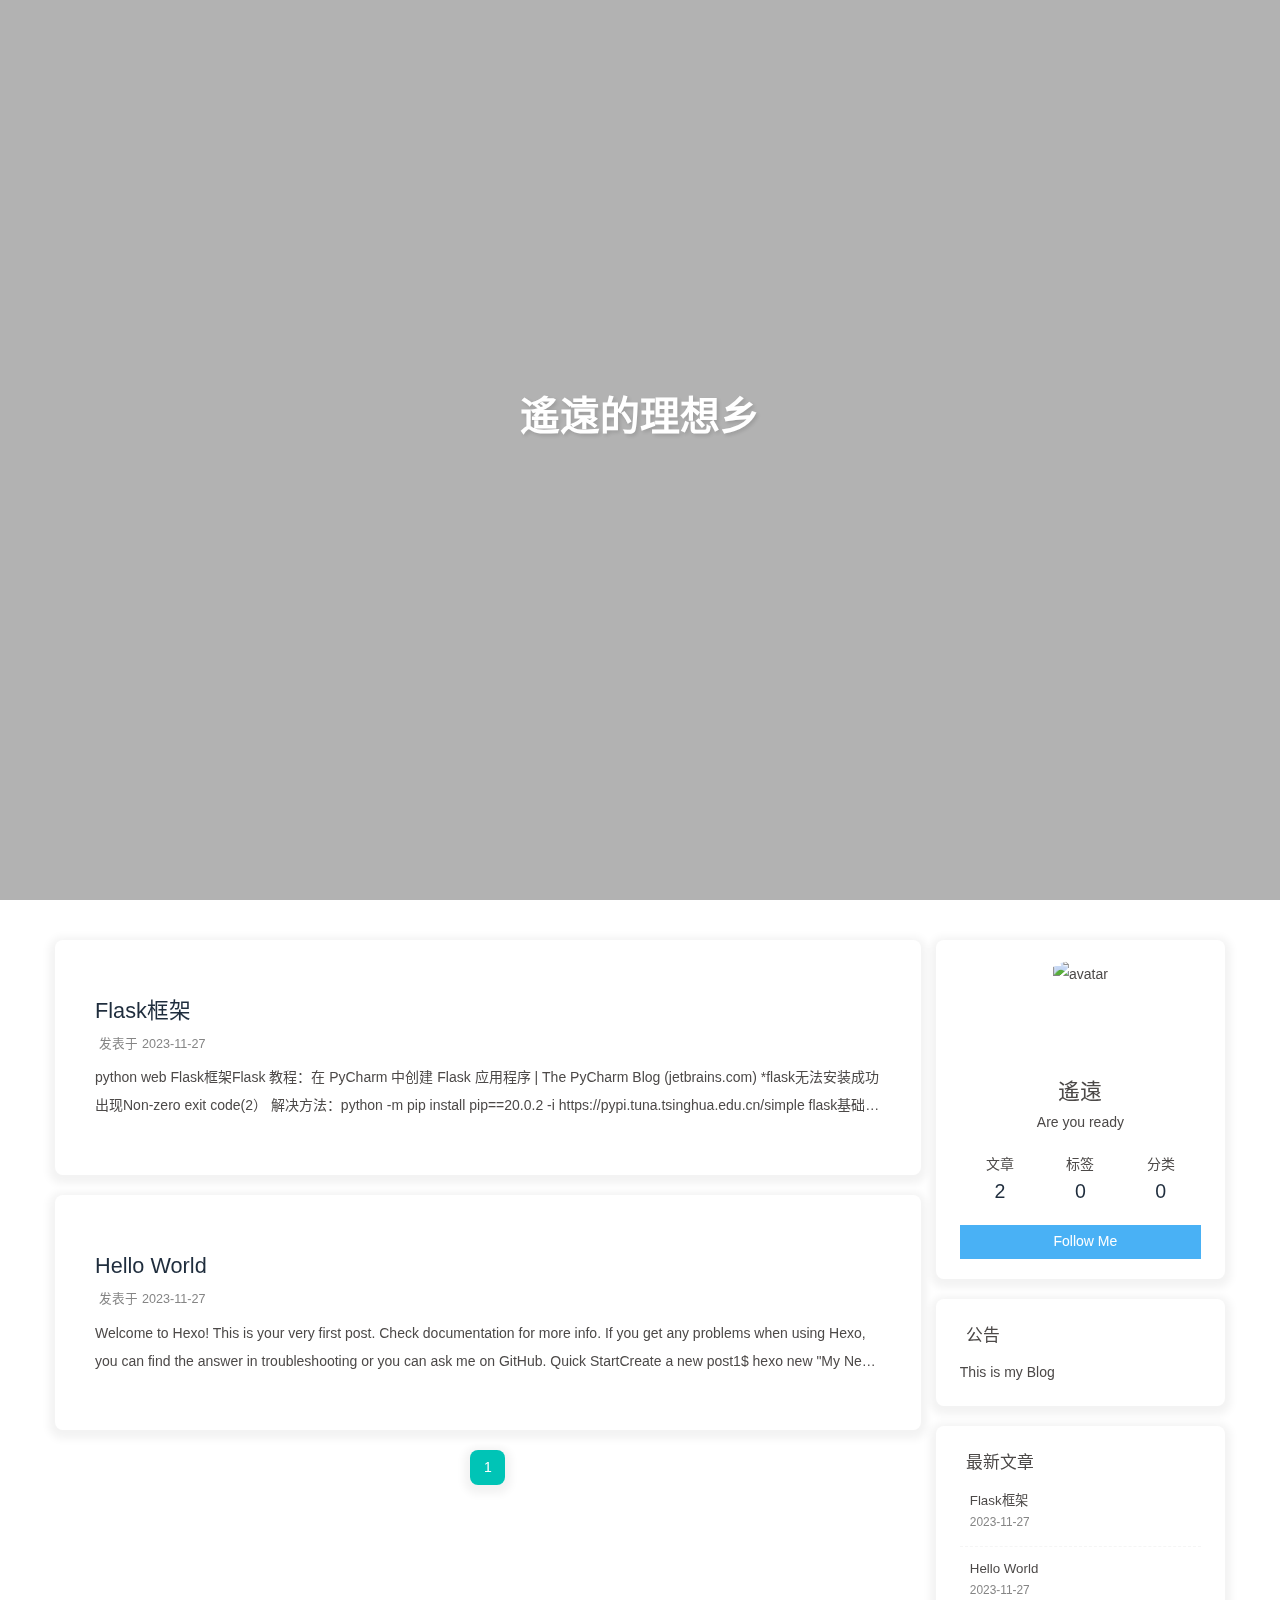
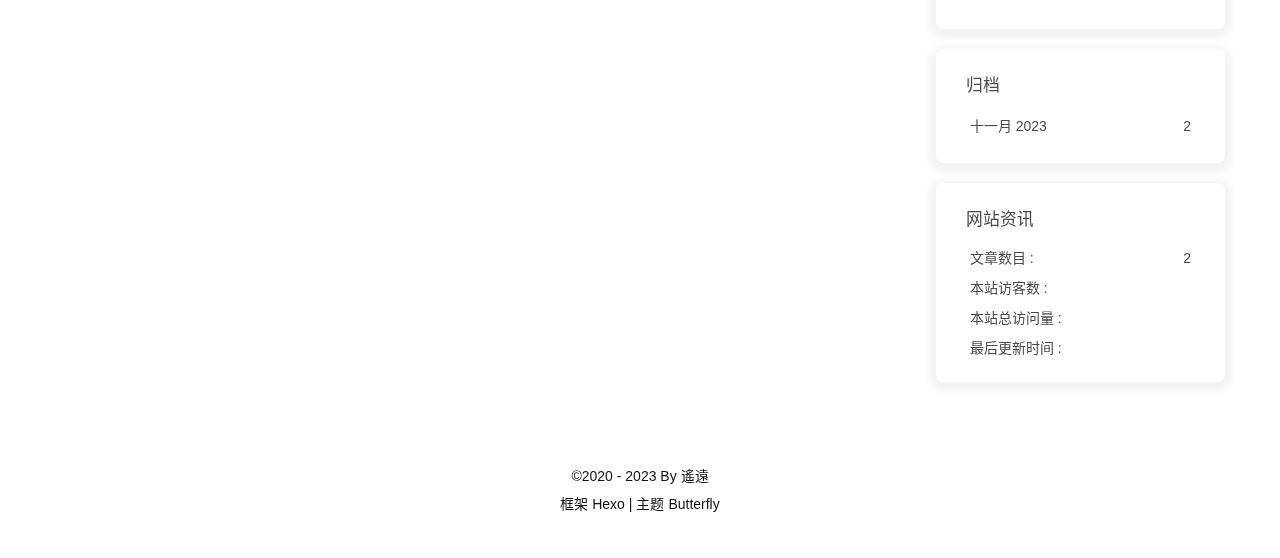
==== index.html @ c887f18f "Site updated: 2023-11-27 16:25:49" ====
<!DOCTYPE html><html lang="zh-CN" data-theme="light"><head><meta charset="UTF-8"><meta http-equiv="X-UA-Compatible" content="IE=edge"><meta name="viewport" content="width=device-width, initial-scale=1.0,viewport-fit=cover"><title>遙遠的理想乡</title><meta name="author" content="遙遠"><meta name="copyright" content="遙遠"><meta name="format-detection" content="telephone=no"><meta name="theme-color" content="#ffffff"><meta name="description" content="Are you ready">
<meta property="og:type" content="website">
<meta property="og:title" content="遙遠的理想乡">
<meta property="og:url" content="http://example.com/index.html">
<meta property="og:site_name" content="遙遠的理想乡">
<meta property="og:description" content="Are you ready">
<meta property="og:locale" content="zh_CN">
<meta property="og:image" content="http://example.com/img/avater.png">
<meta property="article:author" content="遙遠">
<meta name="twitter:card" content="summary">
<meta name="twitter:image" content="http://example.com/img/avater.png"><link rel="shortcut icon" href="/img/favicon.png"><link rel="canonical" href="http://example.com/index.html"><link rel="preconnect" href="//cdn.jsdelivr.net"><link rel="preconnect" href="//busuanzi.ibruce.info"><meta><meta><meta><meta><meta><meta><meta><meta><meta><meta><meta><meta><meta><meta><meta><meta><link rel="stylesheet" href="/css/index.css"><link rel="stylesheet" href="https://cdn.jsdelivr.net/npm/@fortawesome/fontawesome-free/css/all.min.css"><link rel="stylesheet" href="https://cdn.jsdelivr.net/npm/@fancyapps/ui/dist/fancybox/fancybox.min.css" media="print" onload="this.media='all'"><script>const GLOBAL_CONFIG = {
  root: '/',
  algolia: undefined,
  localSearch: undefined,
  translate: undefined,
  noticeOutdate: undefined,
  highlight: {"plugin":"highlight.js","highlightCopy":true,"highlightLang":true,"highlightHeightLimit":false},
  copy: {
    success: '复制成功',
    error: '复制错误',
    noSupport: '浏览器不支持'
  },
  relativeDate: {
    homepage: false,
    post: false
  },
  runtime: '',
  dateSuffix: {
    just: '刚刚',
    min: '分钟前',
    hour: '小时前',
    day: '天前',
    month: '个月前'
  },
  copyright: undefined,
  lightbox: 'fancybox',
  Snackbar: undefined,
  infinitegrid: {
    js: 'https://cdn.jsdelivr.net/npm/@egjs/infinitegrid/dist/infinitegrid.min.js',
    buttonText: '加载更多'
  },
  isPhotoFigcaption: false,
  islazyload: false,
  isAnchor: false,
  percent: {
    toc: true,
    rightside: false,
  },
  autoDarkmode: false
}</script><script id="config-diff">var GLOBAL_CONFIG_SITE = {
  title: '遙遠的理想乡',
  isPost: false,
  isHome: true,
  isHighlightShrink: false,
  isToc: false,
  postUpdate: '2023-11-27 16:25:42'
}</script><script>(win=>{
      win.saveToLocal = {
        set: (key, value, ttl) => {
          if (ttl === 0) return
          const now = Date.now()
          const expiry = now + ttl * 86400000
          const item = {
            value,
            expiry
          }
          localStorage.setItem(key, JSON.stringify(item))
        },
      
        get: key => {
          const itemStr = localStorage.getItem(key)
      
          if (!itemStr) {
            return undefined
          }
          const item = JSON.parse(itemStr)
          const now = Date.now()
      
          if (now > item.expiry) {
            localStorage.removeItem(key)
            return undefined
          }
          return item.value
        }
      }
    
      win.getScript = (url, attr = {}) => new Promise((resolve, reject) => {
        const script = document.createElement('script')
        script.src = url
        script.async = true
        script.onerror = reject
        script.onload = script.onreadystatechange = function() {
          const loadState = this.readyState
          if (loadState && loadState !== 'loaded' && loadState !== 'complete') return
          script.onload = script.onreadystatechange = null
          resolve()
        }

        Object.keys(attr).forEach(key => {
          script.setAttribute(key, attr[key])
        })

        document.head.appendChild(script)
      })
    
      win.getCSS = (url, id = false) => new Promise((resolve, reject) => {
        const link = document.createElement('link')
        link.rel = 'stylesheet'
        link.href = url
        if (id) link.id = id
        link.onerror = reject
        link.onload = link.onreadystatechange = function() {
          const loadState = this.readyState
          if (loadState && loadState !== 'loaded' && loadState !== 'complete') return
          link.onload = link.onreadystatechange = null
          resolve()
        }
        document.head.appendChild(link)
      })
    
      win.activateDarkMode = () => {
        document.documentElement.setAttribute('data-theme', 'dark')
        if (document.querySelector('meta[name="theme-color"]') !== null) {
          document.querySelector('meta[name="theme-color"]').setAttribute('content', '#0d0d0d')
        }
      }
      win.activateLightMode = () => {
        document.documentElement.setAttribute('data-theme', 'light')
        if (document.querySelector('meta[name="theme-color"]') !== null) {
          document.querySelector('meta[name="theme-color"]').setAttribute('content', '#ffffff')
        }
      }
      const t = saveToLocal.get('theme')
    
        if (t === 'dark') activateDarkMode()
        else if (t === 'light') activateLightMode()
      
      const asideStatus = saveToLocal.get('aside-status')
      if (asideStatus !== undefined) {
        if (asideStatus === 'hide') {
          document.documentElement.classList.add('hide-aside')
        } else {
          document.documentElement.classList.remove('hide-aside')
        }
      }
    
      const detectApple = () => {
        if(/iPad|iPhone|iPod|Macintosh/.test(navigator.userAgent)){
          document.documentElement.classList.add('apple')
        }
      }
      detectApple()
    })(window)</script><link rel="stylesheet" href="/css/modify.css"><meta name="generator" content="Hexo 7.0.0"><link rel="alternate" href="/atom.xml" title="遙遠的理想乡" type="application/atom+xml">
</head><body><div id="web_bg"></div><div id="sidebar"><div id="menu-mask"></div><div id="sidebar-menus"><div class="avatar-img is-center"><img src="/img/avater.png" onerror="onerror=null;src='/img/friend_404.gif'" alt="avatar"></div><div class="sidebar-site-data site-data is-center"><a href="/archives/"><div class="headline">文章</div><div class="length-num">2</div></a><a href="/tags/"><div class="headline">标签</div><div class="length-num">0</div></a><a href="/categories/"><div class="headline">分类</div><div class="length-num">0</div></a></div><hr class="custom-hr"><div class="menus_items"><div class="menus_item"><a class="site-page" href="/"><i class="fa-fw fas fa-home"></i><span> Home</span></a></div><div class="menus_item"><a class="site-page" href="/archives/"><i class="fa-fw fas fa-archive"></i><span> Archives</span></a></div><div class="menus_item"><a class="site-page" href="/tags/"><i class="fa-fw fas fa-tags"></i><span> Tags</span></a></div><div class="menus_item"><a class="site-page" href="/categories/"><i class="fa-fw fas fa-folder-open"></i><span> Categories</span></a></div><div class="menus_item"><a class="site-page group" href="javascript:void(0);"><i class="fa-fw fas fa-list"></i><span> List</span><i class="fas fa-chevron-down"></i></a><ul class="menus_item_child"><li><a class="site-page child" href="/music/"><i class="fa-fw fas fa-music"></i><span> Music</span></a></li><li><a class="site-page child" href="/movies/"><i class="fa-fw fas fa-video"></i><span> Movie</span></a></li></ul></div><div class="menus_item"><a class="site-page" href="/link/"><i class="fa-fw fas fa-link"></i><span> Link</span></a></div></div></div></div><div class="page" id="body-wrap"><header class="full_page" id="page-header" style="background: transparent"><nav id="nav"><span id="blog-info"><a href="/" title="遙遠的理想乡"><span class="site-name">遙遠的理想乡</span></a></span><div id="menus"><div class="menus_items"><div class="menus_item"><a class="site-page" href="/"><i class="fa-fw fas fa-home"></i><span> Home</span></a></div><div class="menus_item"><a class="site-page" href="/archives/"><i class="fa-fw fas fa-archive"></i><span> Archives</span></a></div><div class="menus_item"><a class="site-page" href="/tags/"><i class="fa-fw fas fa-tags"></i><span> Tags</span></a></div><div class="menus_item"><a class="site-page" href="/categories/"><i class="fa-fw fas fa-folder-open"></i><span> Categories</span></a></div><div class="menus_item"><a class="site-page group" href="javascript:void(0);"><i class="fa-fw fas fa-list"></i><span> List</span><i class="fas fa-chevron-down"></i></a><ul class="menus_item_child"><li><a class="site-page child" href="/music/"><i class="fa-fw fas fa-music"></i><span> Music</span></a></li><li><a class="site-page child" href="/movies/"><i class="fa-fw fas fa-video"></i><span> Movie</span></a></li></ul></div><div class="menus_item"><a class="site-page" href="/link/"><i class="fa-fw fas fa-link"></i><span> Link</span></a></div></div><div id="toggle-menu"><a class="site-page" href="javascript:void(0);"><i class="fas fa-bars fa-fw"></i></a></div></div></nav><div id="site-info"><h1 id="site-title">遙遠的理想乡</h1></div><div id="scroll-down"><i class="fas fa-angle-down scroll-down-effects"></i></div></header><main class="layout" id="content-inner"><div class="recent-posts" id="recent-posts"><div class="recent-post-item"><div class="recent-post-info no-cover"><a class="article-title" href="/2023/11/27/python%20web%20Flask%E6%A1%86%E6%9E%B6/" title="Flask框架">Flask框架</a><div class="article-meta-wrap"><span class="post-meta-date"><i class="far fa-calendar-alt"></i><span class="article-meta-label">发表于</span><time datetime="2023-11-27T07:02:55.978Z" title="发表于 2023-11-27 15:02:55">2023-11-27</time></span></div><div class="content">python web Flask框架Flask 教程：在 PyCharm 中创建 Flask 应用程序 | The PyCharm Blog (jetbrains.com)
*flask无法安装成功 出现Non-zero exit code(2）
解决方法：python -m pip install pip==20.0.2 -i https://pypi.tuna.tsinghua.edu.cn/simple
flask基础搭建flask环境安装python隔离环境 virtualenv进入cmd  输入 pip install virtualenv
创建 python虚拟环境
virtualenv  flask_env（环境名）  （默认python解析器）
virtualenv –p Python解释器的路径 虚拟环境名（指定python解析器）
进入虚拟环境  .\ 环境名\Scripts\activate    前面有（flask_env）表示当前进入虚拟环境，且环境名为flask_env




退出虚拟环境  deacitivaet
将环境依赖的包记录到 ...</div></div></div><div class="recent-post-item"><div class="recent-post-info no-cover"><a class="article-title" href="/2023/11/27/hello-world/" title="Hello World">Hello World</a><div class="article-meta-wrap"><span class="post-meta-date"><i class="far fa-calendar-alt"></i><span class="article-meta-label">发表于</span><time datetime="2023-11-27T06:21:15.364Z" title="发表于 2023-11-27 14:21:15">2023-11-27</time></span></div><div class="content">Welcome to Hexo! This is your very first post. Check documentation for more info. If you get any problems when using Hexo, you can find the answer in troubleshooting or you can ask me on GitHub.
Quick StartCreate a new post1$ hexo new "My New Post"

More info: Writing
Run server1$ hexo server

More info: Server
Generate static files1$ hexo generate

More info: Generating
Deploy to remote sites1$ hexo deploy

More info: Deployment
</div></div></div><nav id="pagination"><div class="pagination"><span class="page-number current">1</span></div></nav></div><div class="aside-content" id="aside-content"><div class="card-widget card-info"><div class="is-center"><div class="avatar-img"><img src="/img/avater.png" onerror="this.onerror=null;this.src='/img/friend_404.gif'" alt="avatar"></div><div class="author-info__name">遙遠</div><div class="author-info__description">Are you ready</div></div><div class="card-info-data site-data is-center"><a href="/archives/"><div class="headline">文章</div><div class="length-num">2</div></a><a href="/tags/"><div class="headline">标签</div><div class="length-num">0</div></a><a href="/categories/"><div class="headline">分类</div><div class="length-num">0</div></a></div><a id="card-info-btn" target="_blank" rel="noopener" href="https://github.com/xxxxxx"><i class="fab fa-github"></i><span>Follow Me</span></a></div><div class="card-widget card-announcement"><div class="item-headline"><i class="fas fa-bullhorn fa-shake"></i><span>公告</span></div><div class="announcement_content">This is my Blog</div></div><div class="sticky_layout"><div class="card-widget card-recent-post"><div class="item-headline"><i class="fas fa-history"></i><span>最新文章</span></div><div class="aside-list"><div class="aside-list-item no-cover"><div class="content"><a class="title" href="/2023/11/27/python%20web%20Flask%E6%A1%86%E6%9E%B6/" title="Flask框架">Flask框架</a><time datetime="2023-11-27T07:02:55.978Z" title="发表于 2023-11-27 15:02:55">2023-11-27</time></div></div><div class="aside-list-item no-cover"><div class="content"><a class="title" href="/2023/11/27/hello-world/" title="Hello World">Hello World</a><time datetime="2023-11-27T06:21:15.364Z" title="发表于 2023-11-27 14:21:15">2023-11-27</time></div></div></div></div><div class="card-widget card-archives"><div class="item-headline"><i class="fas fa-archive"></i><span>归档</span></div><ul class="card-archive-list"><li class="card-archive-list-item"><a class="card-archive-list-link" href="/archives/2023/11/"><span class="card-archive-list-date">十一月 2023</span><span class="card-archive-list-count">2</span></a></li></ul></div><div class="card-widget card-webinfo"><div class="item-headline"><i class="fas fa-chart-line"></i><span>网站资讯</span></div><div class="webinfo"><div class="webinfo-item"><div class="item-name">文章数目 :</div><div class="item-count">2</div></div><div class="webinfo-item"><div class="item-name">本站访客数 :</div><div class="item-count" id="busuanzi_value_site_uv"><i class="fa-solid fa-spinner fa-spin"></i></div></div><div class="webinfo-item"><div class="item-name">本站总访问量 :</div><div class="item-count" id="busuanzi_value_site_pv"><i class="fa-solid fa-spinner fa-spin"></i></div></div><div class="webinfo-item"><div class="item-name">最后更新时间 :</div><div class="item-count" id="last-push-date" data-lastpushdate="2023-11-27T08:25:42.653Z"><i class="fa-solid fa-spinner fa-spin"></i></div></div></div></div></div></div></main><footer id="footer" style="background: transparent"><div id="footer-wrap"><div class="copyright">©2020 - 2023 By 遙遠</div><div class="framework-info"><span>框架 </span><a target="_blank" rel="noopener" href="https://hexo.io">Hexo</a><span class="footer-separator">|</span><span>主题 </span><a target="_blank" rel="noopener" href="https://github.com/jerryc127/hexo-theme-butterfly">Butterfly</a></div></div></footer></div><div id="rightside"><div id="rightside-config-hide"><button id="darkmode" type="button" title="浅色和深色模式转换"><i class="fas fa-adjust"></i></button><button id="hide-aside-btn" type="button" title="单栏和双栏切换"><i class="fas fa-arrows-alt-h"></i></button></div><div id="rightside-config-show"><button id="rightside-config" type="button" title="设置"><i class="fas fa-cog fa-spin"></i></button><button id="go-up" type="button" title="回到顶部"><span class="scroll-percent"></span><i class="fas fa-arrow-up"></i></button></div></div><div><script src="/js/utils.js"></script><script src="/js/main.js"></script><script src="https://cdn.jsdelivr.net/npm/@fancyapps/ui/dist/fancybox/fancybox.umd.min.js"></script><div class="js-pjax"></div><script async="" data-pjax="" src="//busuanzi.ibruce.info/busuanzi/2.3/busuanzi.pure.mini.js"></script></div></body></html>
---- css/modify.css ----
#page-header {
  background: transparent !important;
}
#page-header.post-bg,
#page-header.not-home-page {
  height: 280px !important;
}
#page-header #post-info {
  bottom: 40px !important;
}
#page-header #page-site-info {
  top: 140px !important;
}
@media screen and (max-width: 768px) {
  #page-header.not-home-page {
    height: 200px !important;
  }
  #page-header #post-info {
    bottom: 10px !important;
  }
  #page-header #page-site-info {
    top: 100px !important;
  }
}
.top-img {
  height: 250px;
  margin: -50px -40px 50px;
  border-top-left-radius: inherit;
  border-top-right-radius: inherit;
  background-position: center center;
  background-size: cover;
  -webkit-transition: all 0.3s;
  -moz-transition: all 0.3s;
  -o-transition: all 0.3s;
  -ms-transition: all 0.3s;
  transition: all 0.3s;
}
@media screen and (max-width: 768px) {
  .top-img {
    height: 230px;
    margin: -36px -14px 36px;
  }
}
[data-theme='dark'] .top-img {
  filter: brightness(0.8);
}
#footer:before {
  background-color: rgba(255,255,255,0.5);
}
[data-theme='dark'] #footer:before {
  background-color: rgba(0,0,0,0.5);
}
#footer-wrap,
#footer-wrap a {
  color: #111;
  -webkit-transition: unset;
  -moz-transition: unset;
  -o-transition: unset;
  -ms-transition: unset;
  transition: unset;
}
[data-theme='dark'] #footer-wrap,
[data-theme='dark'] #footer-wrap a {
  color: var(--light-grey);
}
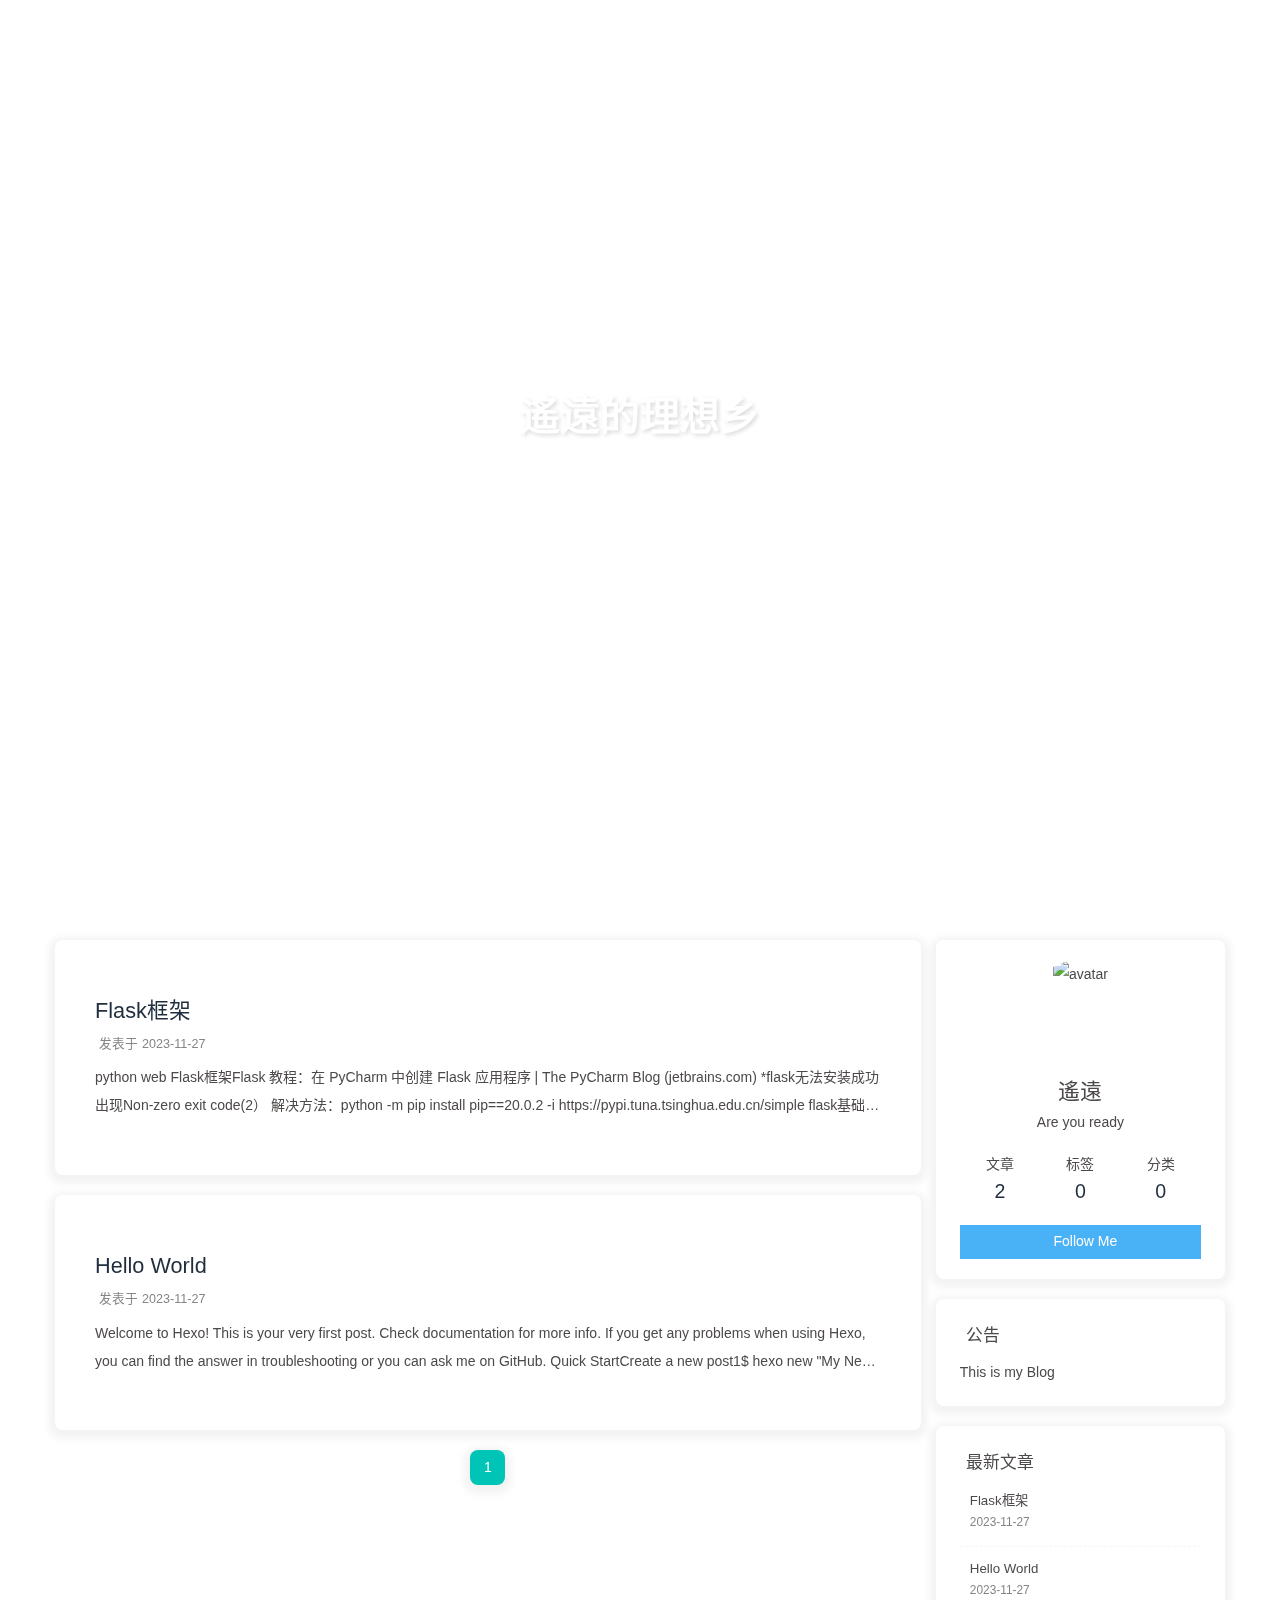
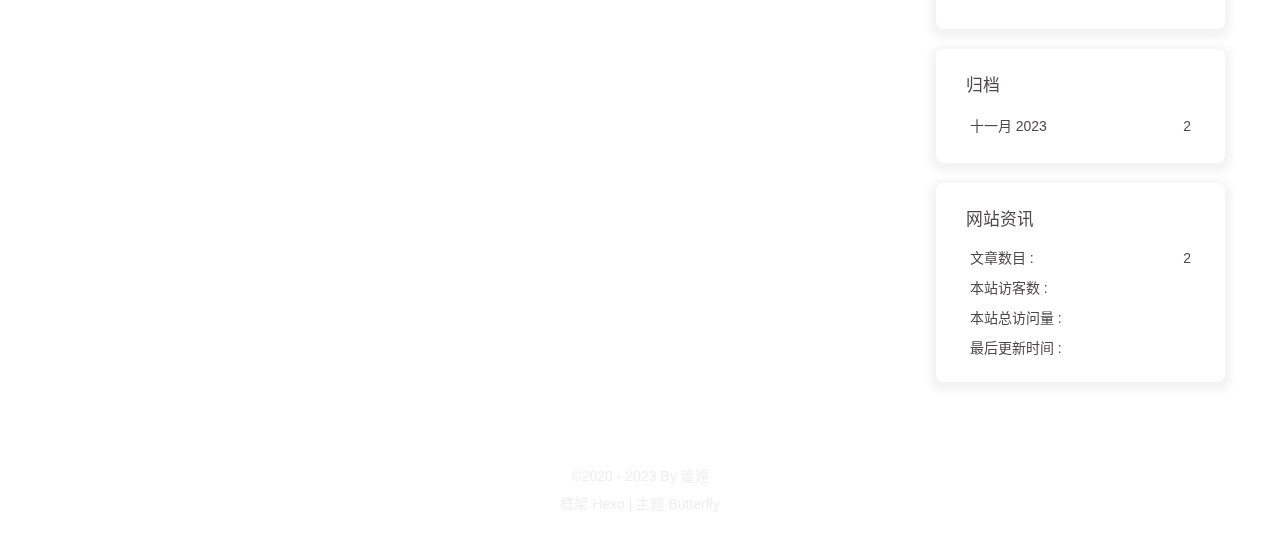
==== commit f898e9ff: "Site updated: 2023-11-27 16:42:22" ====
--- a/index.html
+++ b/index.html
@@ -53,7 +53,7 @@
   isHome: true,
   isHighlightShrink: false,
   isToc: false,
-  postUpdate: '2023-11-27 16:25:42'
+  postUpdate: '2023-11-27 16:42:13'
 }</script><script>(win=>{
       win.saveToLocal = {
         set: (key, value, ttl) => {
@@ -177,4 +177,4 @@
 Deploy to remote sites1$ hexo deploy
 
 More info: Deployment
-</div></div></div><nav id="pagination"><div class="pagination"><span class="page-number current">1</span></div></nav></div><div class="aside-content" id="aside-content"><div class="card-widget card-info"><div class="is-center"><div class="avatar-img"><img src="/img/avater.png" onerror="this.onerror=null;this.src='/img/friend_404.gif'" alt="avatar"></div><div class="author-info__name">遙遠</div><div class="author-info__description">Are you ready</div></div><div class="card-info-data site-data is-center"><a href="/archives/"><div class="headline">文章</div><div class="length-num">2</div></a><a href="/tags/"><div class="headline">标签</div><div class="length-num">0</div></a><a href="/categories/"><div class="headline">分类</div><div class="length-num">0</div></a></div><a id="card-info-btn" target="_blank" rel="noopener" href="https://github.com/xxxxxx"><i class="fab fa-github"></i><span>Follow Me</span></a></div><div class="card-widget card-announcement"><div class="item-headline"><i class="fas fa-bullhorn fa-shake"></i><span>公告</span></div><div class="announcement_content">This is my Blog</div></div><div class="sticky_layout"><div class="card-widget card-recent-post"><div class="item-headline"><i class="fas fa-history"></i><span>最新文章</span></div><div class="aside-list"><div class="aside-list-item no-cover"><div class="content"><a class="title" href="/2023/11/27/python%20web%20Flask%E6%A1%86%E6%9E%B6/" title="Flask框架">Flask框架</a><time datetime="2023-11-27T07:02:55.978Z" title="发表于 2023-11-27 15:02:55">2023-11-27</time></div></div><div class="aside-list-item no-cover"><div class="content"><a class="title" href="/2023/11/27/hello-world/" title="Hello World">Hello World</a><time datetime="2023-11-27T06:21:15.364Z" title="发表于 2023-11-27 14:21:15">2023-11-27</time></div></div></div></div><div class="card-widget card-archives"><div class="item-headline"><i class="fas fa-archive"></i><span>归档</span></div><ul class="card-archive-list"><li class="card-archive-list-item"><a class="card-archive-list-link" href="/archives/2023/11/"><span class="card-archive-list-date">十一月 2023</span><span class="card-archive-list-count">2</span></a></li></ul></div><div class="card-widget card-webinfo"><div class="item-headline"><i class="fas fa-chart-line"></i><span>网站资讯</span></div><div class="webinfo"><div class="webinfo-item"><div class="item-name">文章数目 :</div><div class="item-count">2</div></div><div class="webinfo-item"><div class="item-name">本站访客数 :</div><div class="item-count" id="busuanzi_value_site_uv"><i class="fa-solid fa-spinner fa-spin"></i></div></div><div class="webinfo-item"><div class="item-name">本站总访问量 :</div><div class="item-count" id="busuanzi_value_site_pv"><i class="fa-solid fa-spinner fa-spin"></i></div></div><div class="webinfo-item"><div class="item-name">最后更新时间 :</div><div class="item-count" id="last-push-date" data-lastpushdate="2023-11-27T08:25:42.653Z"><i class="fa-solid fa-spinner fa-spin"></i></div></div></div></div></div></div></main><footer id="footer" style="background: transparent"><div id="footer-wrap"><div class="copyright">©2020 - 2023 By 遙遠</div><div class="framework-info"><span>框架 </span><a target="_blank" rel="noopener" href="https://hexo.io">Hexo</a><span class="footer-separator">|</span><span>主题 </span><a target="_blank" rel="noopener" href="https://github.com/jerryc127/hexo-theme-butterfly">Butterfly</a></div></div></footer></div><div id="rightside"><div id="rightside-config-hide"><button id="darkmode" type="button" title="浅色和深色模式转换"><i class="fas fa-adjust"></i></button><button id="hide-aside-btn" type="button" title="单栏和双栏切换"><i class="fas fa-arrows-alt-h"></i></button></div><div id="rightside-config-show"><button id="rightside-config" type="button" title="设置"><i class="fas fa-cog fa-spin"></i></button><button id="go-up" type="button" title="回到顶部"><span class="scroll-percent"></span><i class="fas fa-arrow-up"></i></button></div></div><div><script src="/js/utils.js"></script><script src="/js/main.js"></script><script src="https://cdn.jsdelivr.net/npm/@fancyapps/ui/dist/fancybox/fancybox.umd.min.js"></script><div class="js-pjax"></div><script async="" data-pjax="" src="//busuanzi.ibruce.info/busuanzi/2.3/busuanzi.pure.mini.js"></script></div></body></html>+</div></div></div><nav id="pagination"><div class="pagination"><span class="page-number current">1</span></div></nav></div><div class="aside-content" id="aside-content"><div class="card-widget card-info"><div class="is-center"><div class="avatar-img"><img src="/img/avater.png" onerror="this.onerror=null;this.src='/img/friend_404.gif'" alt="avatar"></div><div class="author-info__name">遙遠</div><div class="author-info__description">Are you ready</div></div><div class="card-info-data site-data is-center"><a href="/archives/"><div class="headline">文章</div><div class="length-num">2</div></a><a href="/tags/"><div class="headline">标签</div><div class="length-num">0</div></a><a href="/categories/"><div class="headline">分类</div><div class="length-num">0</div></a></div><a id="card-info-btn" target="_blank" rel="noopener" href="https://github.com/xxxxxx"><i class="fab fa-github"></i><span>Follow Me</span></a></div><div class="card-widget card-announcement"><div class="item-headline"><i class="fas fa-bullhorn fa-shake"></i><span>公告</span></div><div class="announcement_content">This is my Blog</div></div><div class="sticky_layout"><div class="card-widget card-recent-post"><div class="item-headline"><i class="fas fa-history"></i><span>最新文章</span></div><div class="aside-list"><div class="aside-list-item no-cover"><div class="content"><a class="title" href="/2023/11/27/python%20web%20Flask%E6%A1%86%E6%9E%B6/" title="Flask框架">Flask框架</a><time datetime="2023-11-27T07:02:55.978Z" title="发表于 2023-11-27 15:02:55">2023-11-27</time></div></div><div class="aside-list-item no-cover"><div class="content"><a class="title" href="/2023/11/27/hello-world/" title="Hello World">Hello World</a><time datetime="2023-11-27T06:21:15.364Z" title="发表于 2023-11-27 14:21:15">2023-11-27</time></div></div></div></div><div class="card-widget card-archives"><div class="item-headline"><i class="fas fa-archive"></i><span>归档</span></div><ul class="card-archive-list"><li class="card-archive-list-item"><a class="card-archive-list-link" href="/archives/2023/11/"><span class="card-archive-list-date">十一月 2023</span><span class="card-archive-list-count">2</span></a></li></ul></div><div class="card-widget card-webinfo"><div class="item-headline"><i class="fas fa-chart-line"></i><span>网站资讯</span></div><div class="webinfo"><div class="webinfo-item"><div class="item-name">文章数目 :</div><div class="item-count">2</div></div><div class="webinfo-item"><div class="item-name">本站访客数 :</div><div class="item-count" id="busuanzi_value_site_uv"><i class="fa-solid fa-spinner fa-spin"></i></div></div><div class="webinfo-item"><div class="item-name">本站总访问量 :</div><div class="item-count" id="busuanzi_value_site_pv"><i class="fa-solid fa-spinner fa-spin"></i></div></div><div class="webinfo-item"><div class="item-name">最后更新时间 :</div><div class="item-count" id="last-push-date" data-lastpushdate="2023-11-27T08:42:13.476Z"><i class="fa-solid fa-spinner fa-spin"></i></div></div></div></div></div></div></main><footer id="footer" style="background: transparent"><div id="footer-wrap"><div class="copyright">©2020 - 2023 By 遙遠</div><div class="framework-info"><span>框架 </span><a target="_blank" rel="noopener" href="https://hexo.io">Hexo</a><span class="footer-separator">|</span><span>主题 </span><a target="_blank" rel="noopener" href="https://github.com/jerryc127/hexo-theme-butterfly">Butterfly</a></div></div></footer></div><div id="rightside"><div id="rightside-config-hide"><button id="darkmode" type="button" title="浅色和深色模式转换"><i class="fas fa-adjust"></i></button><button id="hide-aside-btn" type="button" title="单栏和双栏切换"><i class="fas fa-arrows-alt-h"></i></button></div><div id="rightside-config-show"><button id="rightside-config" type="button" title="设置"><i class="fas fa-cog fa-spin"></i></button><button id="go-up" type="button" title="回到顶部"><span class="scroll-percent"></span><i class="fas fa-arrow-up"></i></button></div></div><div><script src="/js/utils.js"></script><script src="/js/main.js"></script><script src="https://cdn.jsdelivr.net/npm/@fancyapps/ui/dist/fancybox/fancybox.umd.min.js"></script><div class="js-pjax"></div><script async="" data-pjax="" src="//busuanzi.ibruce.info/busuanzi/2.3/busuanzi.pure.mini.js"></script></div></body></html>--- a/css/modify.css
+++ b/css/modify.css
@@ -1,65 +1,100 @@
-#page-header {
-  background: transparent !important;
+/* 首页文章卡片 */
+#recent-posts > .recent-post-item{
+  background:rgb(255, 255, 255);
 }
-#page-header.post-bg,
-#page-header.not-home-page {
-  height: 280px !important;
+/* 首页侧栏卡片 */
+.card-widget{
+background:rgb(255, 255, 255)!important;
 }
-#page-header #post-info {
-  bottom: 40px !important;
+/* 文章页面正文背景 */
+div#post{
+background: rgb(255, 255, 255);
 }
-#page-header #page-site-info {
-  top: 140px !important;
+/* 分页页面 */
+div#page{
+background: rgba(255, 255, 255);
 }
-@media screen and (max-width: 768px) {
-  #page-header.not-home-page {
-    height: 200px !important;
+/* 归档页面 */
+div#archive{
+background: rgba(255, 255, 255);
+}
+/* 标签页面 */
+div#tag{
+background: rgba(255, 255, 255);
+}
+/* 分类页面 */
+div#category{
+background: rgb(255, 255, 255);
+}
+
+/* 页脚透明 */
+#footer{
+  background: transparent!important;
+}
+/* 头图透明 */
+#page-header::before{
+  background: transparent!important;
+}
+/*白天模式伪类遮罩层透明*/
+[data-theme="light"]
+  #footer::before{
+      background: transparent!important;
+    }
+/*夜间模式伪类遮罩层透明*/
+[data-theme="dark"]
+  #footer::before{
+      background: transparent!important;
+    }
+[data-theme="dark"]
+  #page-header::before{
+    background: transparent!important;
+    }
+/*夜间模式页面背景设置为半透明*/
+[data-theme="dark"]
+  div.recent-post-item{
+      background: rgba(0, 0, 0, 0.5)!important;
+    }
+[data-theme="dark"]
+  #aside-content .card-widget{
+      background: rgba(0, 0, 0, 0.5)!important;
+    }
+[data-theme="dark"]
+  div#post{
+    background: rgba(0, 0, 0, 0.5)!important;
+    }
+[data-theme="dark"]
+  div#page{
+    background: rgba(0, 0, 0, 0.5)!important;
+    }
+[data-theme="dark"]
+  div#archive{
+    background: rgba(0, 0, 0, 0.5)!important;
+    }
+[data-theme="dark"]
+  div#tag{
+    background: rgba(0, 0, 0, 0.5)!important;
   }
-  #page-header #post-info {
-    bottom: 10px !important;
+[data-theme="dark"]
+  div#category{
+    background: rgba(0, 0, 0, 0.5)!important;
   }
-  #page-header #page-site-info {
-    top: 100px !important;
-  }
-}
-.top-img {
-  height: 250px;
-  margin: -50px -40px 50px;
-  border-top-left-radius: inherit;
-  border-top-right-radius: inherit;
-  background-position: center center;
-  background-size: cover;
-  -webkit-transition: all 0.3s;
-  -moz-transition: all 0.3s;
-  -o-transition: all 0.3s;
-  -ms-transition: all 0.3s;
-  transition: all 0.3s;
-}
-@media screen and (max-width: 768px) {
-  .top-img {
-    height: 230px;
-    margin: -36px -14px 36px;
-  }
-}
-[data-theme='dark'] .top-img {
-  filter: brightness(0.8);
-}
-#footer:before {
-  background-color: rgba(255,255,255,0.5);
-}
-[data-theme='dark'] #footer:before {
-  background-color: rgba(0,0,0,0.5);
-}
-#footer-wrap,
-#footer-wrap a {
-  color: #111;
-  -webkit-transition: unset;
-  -moz-transition: unset;
-  -o-transition: unset;
-  -ms-transition: unset;
-  transition: unset;
-}
-[data-theme='dark'] #footer-wrap,
-[data-theme='dark'] #footer-wrap a {
-  color: var(--light-grey);
-}
+  
+/*阅读模式*/
+.read-mode #aside-content .card-widget{
+      background: rgba(158, 204, 171, 0.5)!important;
+    }
+.read-mode div#post{
+    background: rgba(158, 204, 171, 0.5)!important;
+    }
+/*夜间阅读模式*/
+[data-theme="dark"]
+  .read-mode #aside-content .card-widget{
+        background: rgba(0, 0, 0, 0.5)!important;
+        color: #eeeeee;
+      }
+[data-theme="dark"]  
+  .read-mode div#post{
+      background: rgba(0, 0, 0, 0.5)!important;
+      color: #eeeeee;
+      }
+
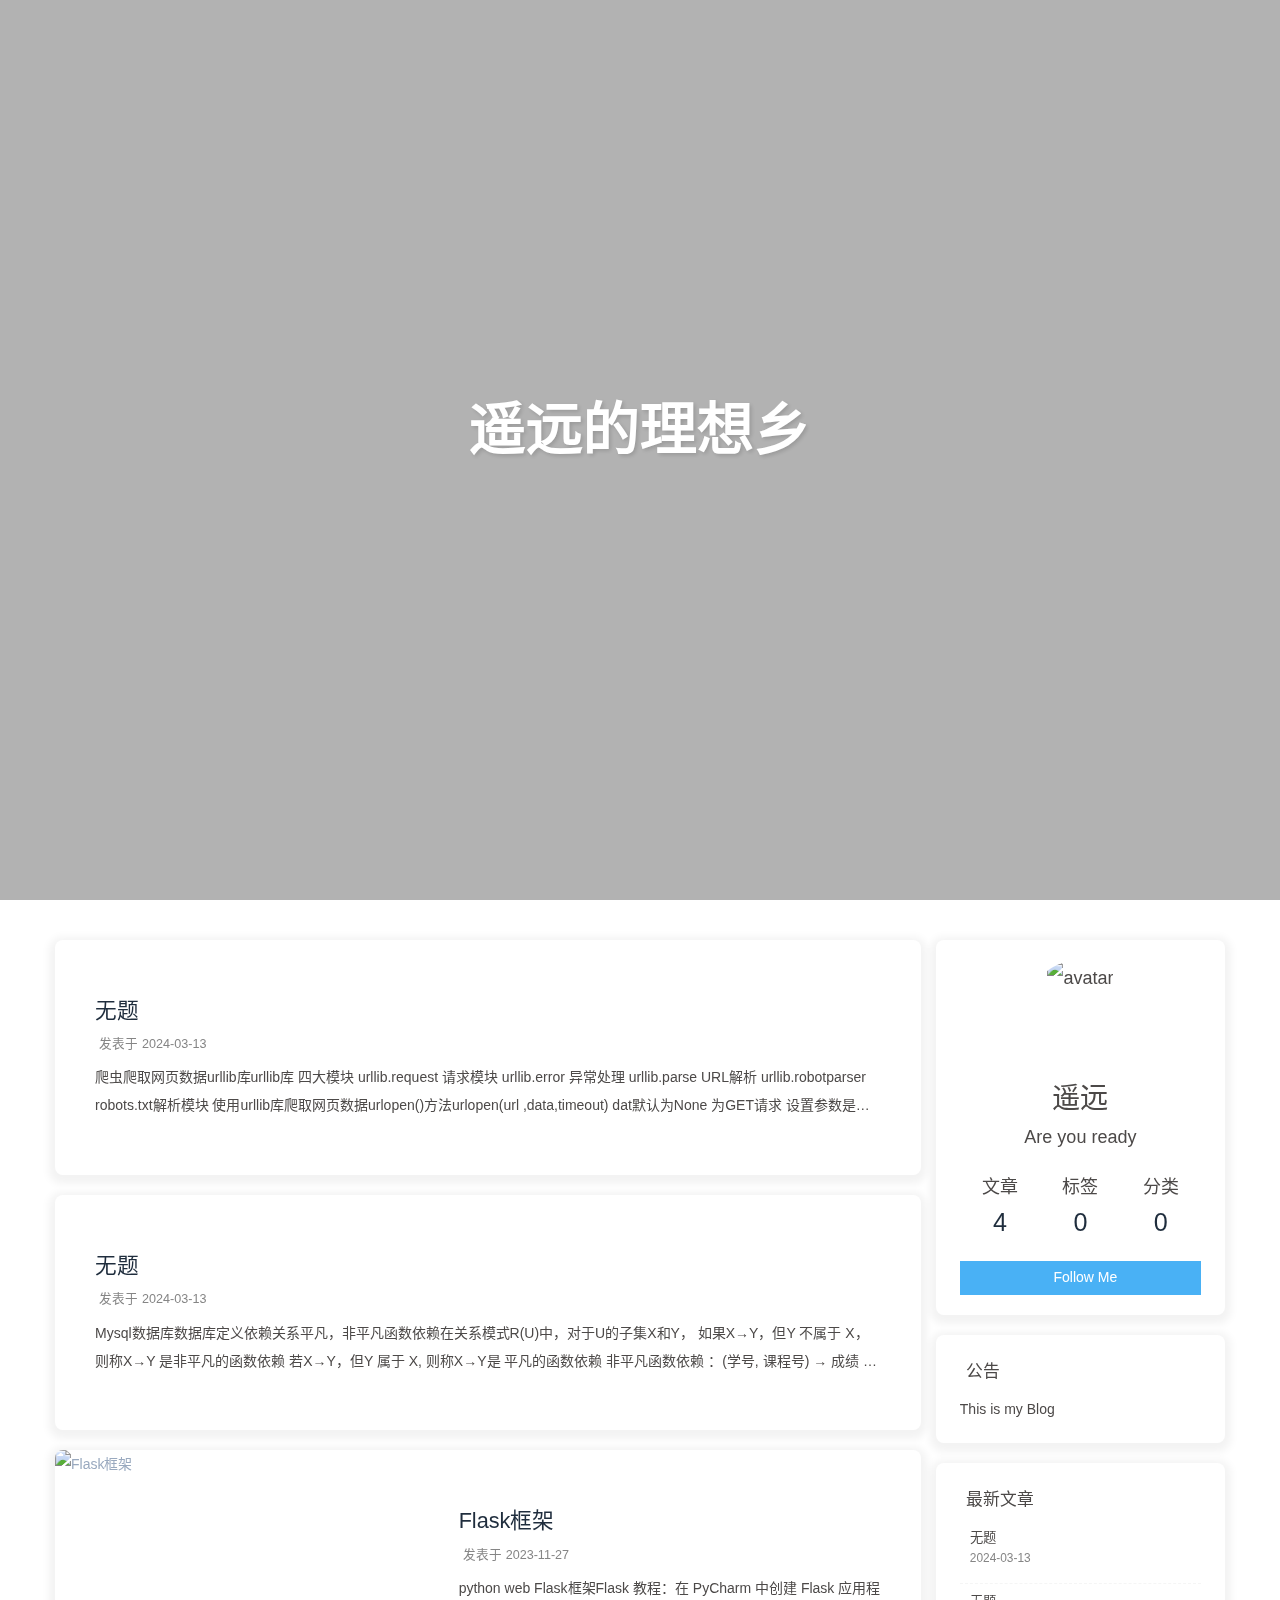
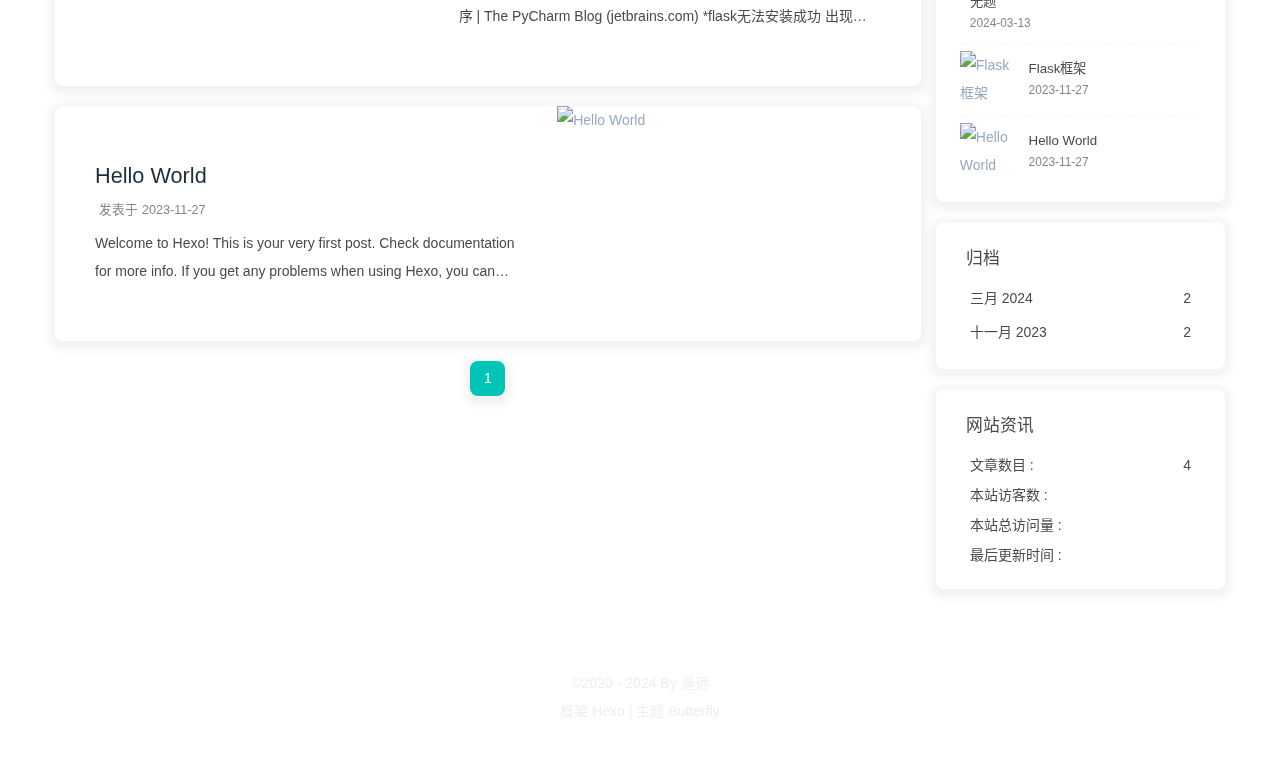
==== commit db54af9e: "Site updated: 2024-03-13 15:34:51" ====
--- a/index.html
+++ b/index.html
@@ -1,12 +1,12 @@
-<!DOCTYPE html><html lang="zh-CN" data-theme="light"><head><meta charset="UTF-8"><meta http-equiv="X-UA-Compatible" content="IE=edge"><meta name="viewport" content="width=device-width, initial-scale=1.0,viewport-fit=cover"><title>遙遠的理想乡</title><meta name="author" content="遙遠"><meta name="copyright" content="遙遠"><meta name="format-detection" content="telephone=no"><meta name="theme-color" content="#ffffff"><meta name="description" content="Are you ready">
+<!DOCTYPE html><html lang="zh-CN" data-theme="light"><head><meta charset="UTF-8"><meta http-equiv="X-UA-Compatible" content="IE=edge"><meta name="viewport" content="width=device-width, initial-scale=1.0,viewport-fit=cover"><title>遥远的理想乡</title><meta name="author" content="遥远"><meta name="copyright" content="遥远"><meta name="format-detection" content="telephone=no"><meta name="theme-color" content="#ffffff"><meta name="description" content="Are you ready">
 <meta property="og:type" content="website">
-<meta property="og:title" content="遙遠的理想乡">
+<meta property="og:title" content="遥远的理想乡">
 <meta property="og:url" content="http://example.com/index.html">
-<meta property="og:site_name" content="遙遠的理想乡">
+<meta property="og:site_name" content="遥远的理想乡">
 <meta property="og:description" content="Are you ready">
 <meta property="og:locale" content="zh_CN">
 <meta property="og:image" content="http://example.com/img/avater.png">
-<meta property="article:author" content="遙遠">
+<meta property="article:author" content="遥远">
 <meta name="twitter:card" content="summary">
 <meta name="twitter:image" content="http://example.com/img/avater.png"><link rel="shortcut icon" href="/img/favicon.png"><link rel="canonical" href="http://example.com/index.html"><link rel="preconnect" href="//cdn.jsdelivr.net"><link rel="preconnect" href="//busuanzi.ibruce.info"><meta><meta><meta><meta><meta><meta><meta><meta><meta><meta><meta><meta><meta><meta><meta><meta><link rel="stylesheet" href="/css/index.css"><link rel="stylesheet" href="https://cdn.jsdelivr.net/npm/@fortawesome/fontawesome-free/css/all.min.css"><link rel="stylesheet" href="https://cdn.jsdelivr.net/npm/@fancyapps/ui/dist/fancybox/fancybox.min.css" media="print" onload="this.media='all'"><script>const GLOBAL_CONFIG = {
   root: '/',
@@ -48,13 +48,13 @@
   },
   autoDarkmode: false
 }</script><script id="config-diff">var GLOBAL_CONFIG_SITE = {
-  title: '遙遠的理想乡',
+  title: '遥远的理想乡',
   isPost: false,
   isHome: true,
   isHighlightShrink: false,
   isToc: false,
-  postUpdate: '2023-11-27 16:42:13'
-}</script><script>(win=>{
+  postUpdate: '2024-03-13 15:31:29'
+}</script><link rel="stylesheet" href="APlayer.min.css"></head><body><div id="aplayer"></div><script src="https://cdn.jsdelivr.net/gh/radium-bit/res@master/live2d/autoload.js" async=""></script><script src="https://cdn.jsdelivr.net/npm/meting@2/dist/Meting.min.js" async=""></script><script>(win=>{
       win.saveToLocal = {
         set: (key, value, ttl) => {
           if (ttl === 0) return
@@ -150,8 +150,39 @@
         }
       }
       detectApple()
-    })(window)</script><link rel="stylesheet" href="/css/modify.css"><meta name="generator" content="Hexo 7.0.0"><link rel="alternate" href="/atom.xml" title="遙遠的理想乡" type="application/atom+xml">
-</head><body><div id="web_bg"></div><div id="sidebar"><div id="menu-mask"></div><div id="sidebar-menus"><div class="avatar-img is-center"><img src="/img/avater.png" onerror="onerror=null;src='/img/friend_404.gif'" alt="avatar"></div><div class="sidebar-site-data site-data is-center"><a href="/archives/"><div class="headline">文章</div><div class="length-num">2</div></a><a href="/tags/"><div class="headline">标签</div><div class="length-num">0</div></a><a href="/categories/"><div class="headline">分类</div><div class="length-num">0</div></a></div><hr class="custom-hr"><div class="menus_items"><div class="menus_item"><a class="site-page" href="/"><i class="fa-fw fas fa-home"></i><span> Home</span></a></div><div class="menus_item"><a class="site-page" href="/archives/"><i class="fa-fw fas fa-archive"></i><span> Archives</span></a></div><div class="menus_item"><a class="site-page" href="/tags/"><i class="fa-fw fas fa-tags"></i><span> Tags</span></a></div><div class="menus_item"><a class="site-page" href="/categories/"><i class="fa-fw fas fa-folder-open"></i><span> Categories</span></a></div><div class="menus_item"><a class="site-page group" href="javascript:void(0);"><i class="fa-fw fas fa-list"></i><span> List</span><i class="fas fa-chevron-down"></i></a><ul class="menus_item_child"><li><a class="site-page child" href="/music/"><i class="fa-fw fas fa-music"></i><span> Music</span></a></li><li><a class="site-page child" href="/movies/"><i class="fa-fw fas fa-video"></i><span> Movie</span></a></li></ul></div><div class="menus_item"><a class="site-page" href="/link/"><i class="fa-fw fas fa-link"></i><span> Link</span></a></div></div></div></div><div class="page" id="body-wrap"><header class="full_page" id="page-header" style="background: transparent"><nav id="nav"><span id="blog-info"><a href="/" title="遙遠的理想乡"><span class="site-name">遙遠的理想乡</span></a></span><div id="menus"><div class="menus_items"><div class="menus_item"><a class="site-page" href="/"><i class="fa-fw fas fa-home"></i><span> Home</span></a></div><div class="menus_item"><a class="site-page" href="/archives/"><i class="fa-fw fas fa-archive"></i><span> Archives</span></a></div><div class="menus_item"><a class="site-page" href="/tags/"><i class="fa-fw fas fa-tags"></i><span> Tags</span></a></div><div class="menus_item"><a class="site-page" href="/categories/"><i class="fa-fw fas fa-folder-open"></i><span> Categories</span></a></div><div class="menus_item"><a class="site-page group" href="javascript:void(0);"><i class="fa-fw fas fa-list"></i><span> List</span><i class="fas fa-chevron-down"></i></a><ul class="menus_item_child"><li><a class="site-page child" href="/music/"><i class="fa-fw fas fa-music"></i><span> Music</span></a></li><li><a class="site-page child" href="/movies/"><i class="fa-fw fas fa-video"></i><span> Movie</span></a></li></ul></div><div class="menus_item"><a class="site-page" href="/link/"><i class="fa-fw fas fa-link"></i><span> Link</span></a></div></div><div id="toggle-menu"><a class="site-page" href="javascript:void(0);"><i class="fas fa-bars fa-fw"></i></a></div></div></nav><div id="site-info"><h1 id="site-title">遙遠的理想乡</h1></div><div id="scroll-down"><i class="fas fa-angle-down scroll-down-effects"></i></div></header><main class="layout" id="content-inner"><div class="recent-posts" id="recent-posts"><div class="recent-post-item"><div class="recent-post-info no-cover"><a class="article-title" href="/2023/11/27/python%20web%20Flask%E6%A1%86%E6%9E%B6/" title="Flask框架">Flask框架</a><div class="article-meta-wrap"><span class="post-meta-date"><i class="far fa-calendar-alt"></i><span class="article-meta-label">发表于</span><time datetime="2023-11-27T07:02:55.978Z" title="发表于 2023-11-27 15:02:55">2023-11-27</time></span></div><div class="content">python web Flask框架Flask 教程：在 PyCharm 中创建 Flask 应用程序 | The PyCharm Blog (jetbrains.com)
+    })(window)</script><link rel="stylesheet" href="/css/modify.css"><link rel="stylesheet" href="/css/music.css"><meta name="generator" content="Hexo 7.0.0"><link rel="alternate" href="/atom.xml" title="遥远的理想乡" type="application/atom+xml">
+<div id="web_bg"></div><div id="sidebar"><div id="menu-mask"></div><div id="sidebar-menus"><div class="avatar-img is-center"><img src="/img/avater.png" onerror="onerror=null;src='/img/friend_404.gif'" alt="avatar"></div><div class="sidebar-site-data site-data is-center"><a href="/archives/"><div class="headline">文章</div><div class="length-num">4</div></a><a href="/tags/"><div class="headline">标签</div><div class="length-num">0</div></a><a href="/categories/"><div class="headline">分类</div><div class="length-num">0</div></a></div><hr class="custom-hr"><div class="menus_items"><div class="menus_item"><a class="site-page" href="/"><i class="fa-fw fas fa-home"></i><span> Home</span></a></div><div class="menus_item"><a class="site-page" href="/archives/"><i class="fa-fw fas fa-archive"></i><span> Archives</span></a></div><div class="menus_item"><a class="site-page" href="/tags/"><i class="fa-fw fas fa-tags"></i><span> Tags</span></a></div><div class="menus_item"><a class="site-page" href="/categories/"><i class="fa-fw fas fa-folder-open"></i><span> Categories</span></a></div><div class="menus_item"><a class="site-page group" href="javascript:void(0);"><i class="fa-fw fas fa-list"></i><span> List</span><i class="fas fa-chevron-down"></i></a><ul class="menus_item_child"><li><a class="site-page child" href="/music/"><i class="fa-fw fas fa-music"></i><span> Music</span></a></li><li><a class="site-page child" href="/movies/"><i class="fa-fw fas fa-video"></i><span> Movie</span></a></li></ul></div><div class="menus_item"><a class="site-page" href="/link/"><i class="fa-fw fas fa-link"></i><span> Link</span></a></div></div></div></div><div class="page" id="body-wrap"><header class="full_page" id="page-header" style="background: transparent"><nav id="nav"><span id="blog-info"><a href="/" title="遥远的理想乡"><span class="site-name">遥远的理想乡</span></a></span><div id="menus"><div class="menus_items"><div class="menus_item"><a class="site-page" href="/"><i class="fa-fw fas fa-home"></i><span> Home</span></a></div><div class="menus_item"><a class="site-page" href="/archives/"><i class="fa-fw fas fa-archive"></i><span> Archives</span></a></div><div class="menus_item"><a class="site-page" href="/tags/"><i class="fa-fw fas fa-tags"></i><span> Tags</span></a></div><div class="menus_item"><a class="site-page" href="/categories/"><i class="fa-fw fas fa-folder-open"></i><span> Categories</span></a></div><div class="menus_item"><a class="site-page group" href="javascript:void(0);"><i class="fa-fw fas fa-list"></i><span> List</span><i class="fas fa-chevron-down"></i></a><ul class="menus_item_child"><li><a class="site-page child" href="/music/"><i class="fa-fw fas fa-music"></i><span> Music</span></a></li><li><a class="site-page child" href="/movies/"><i class="fa-fw fas fa-video"></i><span> Movie</span></a></li></ul></div><div class="menus_item"><a class="site-page" href="/link/"><i class="fa-fw fas fa-link"></i><span> Link</span></a></div></div><div id="toggle-menu"><a class="site-page" href="javascript:void(0);"><i class="fas fa-bars fa-fw"></i></a></div></div></nav><div id="site-info"><h1 id="site-title">遥远的理想乡</h1><div id="site-subtitle"><span id="subtitle"></span></div></div><div id="scroll-down"><i class="fas fa-angle-down scroll-down-effects"></i></div></header><main class="layout" id="content-inner"><div class="recent-posts" id="recent-posts"><div class="recent-post-item"><div class="recent-post-info no-cover"><a class="article-title" href="/2024/03/13/%E7%88%AC%E8%99%AB/" title="无题">无题</a><div class="article-meta-wrap"><span class="post-meta-date"><i class="far fa-calendar-alt"></i><span class="article-meta-label">发表于</span><time datetime="2024-03-13T07:28:36.799Z" title="发表于 2024-03-13 15:28:36">2024-03-13</time></span></div><div class="content">爬虫爬取网页数据urllib库urllib库 四大模块
+urllib.request   请求模块
+urllib.error  异常处理
+urllib.parse  URL解析
+urllib.robotparser  robots.txt解析模块
+使用urllib库爬取网页数据urlopen()方法urlopen(url ,data,timeout) 
+dat默认为None 为GET请求 设置参数是为POST请求
+timeout 超时时间
+1234import urllib.request as requestresponse= request.urlopen("https://baidu.com")html=response.read().decode("utf-8")print(html)
+
+response对象geturl()
+info()
+getcode()
+Request对象使用Requests库爬取网页数据以GET请求的方式爬取百度网页，搜索词为python
+1234567891011import requestsfrom fake_ ...</div></div></div><div class="recent-post-item"><div class="recent-post-info no-cover"><a class="article-title" href="/2024/03/13/Mysql%E6%95%B0%E6%8D%AE%E5%BA%93/" title="无题">无题</a><div class="article-meta-wrap"><span class="post-meta-date"><i class="far fa-calendar-alt"></i><span class="article-meta-label">发表于</span><time datetime="2024-03-13T07:28:08.526Z" title="发表于 2024-03-13 15:28:08">2024-03-13</time></span></div><div class="content">Mysql数据库数据库定义依赖关系平凡，非平凡函数依赖在关系模式R(U)中，对于U的子集X和Y，
+如果X→Y，但Y 不属于 X，则称X→Y  是非平凡的函数依赖
+若X→Y，但Y 属于 X, 则称X→Y是 平凡的函数依赖
+非平凡函数依赖 ：(学号, 课程号) → 成绩
+平凡函数依赖  ：(学号, 课程号) → 学号  (学号, 课程号) →课程号
+完全函数依赖，部分函数依赖定义 在R(U)中，如果X→Y，并且对于X的任何一个真子集X’，
+都有X’ Y, 则称Y对X完全函数依赖，记作X -&gt;F Y。
+若X→Y，但Y不完全函数依赖于X，则称Y对X部分函数依赖，记作X -&gt;P Y。
+完全函数依赖:
+(学号，课程号)→成绩，并且	学号 不决定 成绩 ，
+课程号 不决定 成绩
+ 则(学号, 课程号) -&gt;f 成绩 
+部分函数依赖:
+(学号, 课程号)→ 姓名，学号→姓名
+ 则(学号, 课程号) -&gt;p 姓名
+传递函数依赖在R(U)中，如果X→Y，(Y 属于X) ,Y -&gt;X, Y→Z， 则称Z对X传递函数依赖。记为：X →T Z
+传递函数依赖:
+学号→学院，学院→院长 ...</div></div></div><div class="recent-post-item"><div class="post_cover left"><a href="/2023/11/27/python%20web%20Flask%E6%A1%86%E6%9E%B6/" title="Flask框架"><img class="post-bg" src="/img/2.png" onerror="this.onerror=null;this.src='/img/404.jpg'" alt="Flask框架"></a></div><div class="recent-post-info"><a class="article-title" href="/2023/11/27/python%20web%20Flask%E6%A1%86%E6%9E%B6/" title="Flask框架">Flask框架</a><div class="article-meta-wrap"><span class="post-meta-date"><i class="far fa-calendar-alt"></i><span class="article-meta-label">发表于</span><time datetime="2023-11-27T07:02:55.978Z" title="发表于 2023-11-27 15:02:55">2023-11-27</time></span></div><div class="content">python web Flask框架Flask 教程：在 PyCharm 中创建 Flask 应用程序 | The PyCharm Blog (jetbrains.com)
 *flask无法安装成功 出现Non-zero exit code(2）
 解决方法：python -m pip install pip==20.0.2 -i https://pypi.tuna.tsinghua.edu.cn/simple
 flask基础搭建flask环境安装python隔离环境 virtualenv进入cmd  输入 pip install virtualenv
@@ -164,7 +195,7 @@
 
 
 退出虚拟环境  deacitivaet
-将环境依赖的包记录到 ...</div></div></div><div class="recent-post-item"><div class="recent-post-info no-cover"><a class="article-title" href="/2023/11/27/hello-world/" title="Hello World">Hello World</a><div class="article-meta-wrap"><span class="post-meta-date"><i class="far fa-calendar-alt"></i><span class="article-meta-label">发表于</span><time datetime="2023-11-27T06:21:15.364Z" title="发表于 2023-11-27 14:21:15">2023-11-27</time></span></div><div class="content">Welcome to Hexo! This is your very first post. Check documentation for more info. If you get any problems when using Hexo, you can find the answer in troubleshooting or you can ask me on GitHub.
+将环境依赖的包记录到 ...</div></div></div><div class="recent-post-item"><div class="post_cover right"><a href="/2023/11/27/hello-world/" title="Hello World"><img class="post-bg" src="/img/1.png" onerror="this.onerror=null;this.src='/img/404.jpg'" alt="Hello World"></a></div><div class="recent-post-info"><a class="article-title" href="/2023/11/27/hello-world/" title="Hello World">Hello World</a><div class="article-meta-wrap"><span class="post-meta-date"><i class="far fa-calendar-alt"></i><span class="article-meta-label">发表于</span><time datetime="2023-11-27T06:21:15.364Z" title="发表于 2023-11-27 14:21:15">2023-11-27</time></span></div><div class="content">Welcome to Hexo! This is your very first post. Check documentation for more info. If you get any problems when using Hexo, you can find the answer in troubleshooting or you can ask me on GitHub.
 Quick StartCreate a new post1$ hexo new "My New Post"
 
 More info: Writing
@@ -177,4 +208,33 @@
 Deploy to remote sites1$ hexo deploy
 
 More info: Deployment
-</div></div></div><nav id="pagination"><div class="pagination"><span class="page-number current">1</span></div></nav></div><div class="aside-content" id="aside-content"><div class="card-widget card-info"><div class="is-center"><div class="avatar-img"><img src="/img/avater.png" onerror="this.onerror=null;this.src='/img/friend_404.gif'" alt="avatar"></div><div class="author-info__name">遙遠</div><div class="author-info__description">Are you ready</div></div><div class="card-info-data site-data is-center"><a href="/archives/"><div class="headline">文章</div><div class="length-num">2</div></a><a href="/tags/"><div class="headline">标签</div><div class="length-num">0</div></a><a href="/categories/"><div class="headline">分类</div><div class="length-num">0</div></a></div><a id="card-info-btn" target="_blank" rel="noopener" href="https://github.com/xxxxxx"><i class="fab fa-github"></i><span>Follow Me</span></a></div><div class="card-widget card-announcement"><div class="item-headline"><i class="fas fa-bullhorn fa-shake"></i><span>公告</span></div><div class="announcement_content">This is my Blog</div></div><div class="sticky_layout"><div class="card-widget card-recent-post"><div class="item-headline"><i class="fas fa-history"></i><span>最新文章</span></div><div class="aside-list"><div class="aside-list-item no-cover"><div class="content"><a class="title" href="/2023/11/27/python%20web%20Flask%E6%A1%86%E6%9E%B6/" title="Flask框架">Flask框架</a><time datetime="2023-11-27T07:02:55.978Z" title="发表于 2023-11-27 15:02:55">2023-11-27</time></div></div><div class="aside-list-item no-cover"><div class="content"><a class="title" href="/2023/11/27/hello-world/" title="Hello World">Hello World</a><time datetime="2023-11-27T06:21:15.364Z" title="发表于 2023-11-27 14:21:15">2023-11-27</time></div></div></div></div><div class="card-widget card-archives"><div class="item-headline"><i class="fas fa-archive"></i><span>归档</span></div><ul class="card-archive-list"><li class="card-archive-list-item"><a class="card-archive-list-link" href="/archives/2023/11/"><span class="card-archive-list-date">十一月 2023</span><span class="card-archive-list-count">2</span></a></li></ul></div><div class="card-widget card-webinfo"><div class="item-headline"><i class="fas fa-chart-line"></i><span>网站资讯</span></div><div class="webinfo"><div class="webinfo-item"><div class="item-name">文章数目 :</div><div class="item-count">2</div></div><div class="webinfo-item"><div class="item-name">本站访客数 :</div><div class="item-count" id="busuanzi_value_site_uv"><i class="fa-solid fa-spinner fa-spin"></i></div></div><div class="webinfo-item"><div class="item-name">本站总访问量 :</div><div class="item-count" id="busuanzi_value_site_pv"><i class="fa-solid fa-spinner fa-spin"></i></div></div><div class="webinfo-item"><div class="item-name">最后更新时间 :</div><div class="item-count" id="last-push-date" data-lastpushdate="2023-11-27T08:42:13.476Z"><i class="fa-solid fa-spinner fa-spin"></i></div></div></div></div></div></div></main><footer id="footer" style="background: transparent"><div id="footer-wrap"><div class="copyright">©2020 - 2023 By 遙遠</div><div class="framework-info"><span>框架 </span><a target="_blank" rel="noopener" href="https://hexo.io">Hexo</a><span class="footer-separator">|</span><span>主题 </span><a target="_blank" rel="noopener" href="https://github.com/jerryc127/hexo-theme-butterfly">Butterfly</a></div></div></footer></div><div id="rightside"><div id="rightside-config-hide"><button id="darkmode" type="button" title="浅色和深色模式转换"><i class="fas fa-adjust"></i></button><button id="hide-aside-btn" type="button" title="单栏和双栏切换"><i class="fas fa-arrows-alt-h"></i></button></div><div id="rightside-config-show"><button id="rightside-config" type="button" title="设置"><i class="fas fa-cog fa-spin"></i></button><button id="go-up" type="button" title="回到顶部"><span class="scroll-percent"></span><i class="fas fa-arrow-up"></i></button></div></div><div><script src="/js/utils.js"></script><script src="/js/main.js"></script><script src="https://cdn.jsdelivr.net/npm/@fancyapps/ui/dist/fancybox/fancybox.umd.min.js"></script><div class="js-pjax"></div><script async="" data-pjax="" src="//busuanzi.ibruce.info/busuanzi/2.3/busuanzi.pure.mini.js"></script></div></body></html>+</div></div></div><nav id="pagination"><div class="pagination"><span class="page-number current">1</span></div></nav></div><div class="aside-content" id="aside-content"><div class="card-widget card-info"><div class="is-center"><div class="avatar-img"><img src="/img/avater.png" onerror="this.onerror=null;this.src='/img/friend_404.gif'" alt="avatar"></div><div class="author-info__name">遥远</div><div class="author-info__description">Are you ready</div></div><div class="card-info-data site-data is-center"><a href="/archives/"><div class="headline">文章</div><div class="length-num">4</div></a><a href="/tags/"><div class="headline">标签</div><div class="length-num">0</div></a><a href="/categories/"><div class="headline">分类</div><div class="length-num">0</div></a></div><a id="card-info-btn" target="_blank" rel="noopener" href="https://github.com/xxxxxx"><i class="fab fa-github"></i><span>Follow Me</span></a></div><div class="card-widget card-announcement"><div class="item-headline"><i class="fas fa-bullhorn fa-shake"></i><span>公告</span></div><div class="announcement_content">This is my Blog</div></div><div class="sticky_layout"><div class="card-widget card-recent-post"><div class="item-headline"><i class="fas fa-history"></i><span>最新文章</span></div><div class="aside-list"><div class="aside-list-item no-cover"><div class="content"><a class="title" href="/2024/03/13/%E7%88%AC%E8%99%AB/" title="无题">无题</a><time datetime="2024-03-13T07:28:36.799Z" title="发表于 2024-03-13 15:28:36">2024-03-13</time></div></div><div class="aside-list-item no-cover"><div class="content"><a class="title" href="/2024/03/13/Mysql%E6%95%B0%E6%8D%AE%E5%BA%93/" title="无题">无题</a><time datetime="2024-03-13T07:28:08.526Z" title="发表于 2024-03-13 15:28:08">2024-03-13</time></div></div><div class="aside-list-item"><a class="thumbnail" href="/2023/11/27/python%20web%20Flask%E6%A1%86%E6%9E%B6/" title="Flask框架"><img src="/img/2.png" onerror="this.onerror=null;this.src='/img/404.jpg'" alt="Flask框架"></a><div class="content"><a class="title" href="/2023/11/27/python%20web%20Flask%E6%A1%86%E6%9E%B6/" title="Flask框架">Flask框架</a><time datetime="2023-11-27T07:02:55.978Z" title="发表于 2023-11-27 15:02:55">2023-11-27</time></div></div><div class="aside-list-item"><a class="thumbnail" href="/2023/11/27/hello-world/" title="Hello World"><img src="/img/1.png" onerror="this.onerror=null;this.src='/img/404.jpg'" alt="Hello World"></a><div class="content"><a class="title" href="/2023/11/27/hello-world/" title="Hello World">Hello World</a><time datetime="2023-11-27T06:21:15.364Z" title="发表于 2023-11-27 14:21:15">2023-11-27</time></div></div></div></div><div class="card-widget card-archives"><div class="item-headline"><i class="fas fa-archive"></i><span>归档</span></div><ul class="card-archive-list"><li class="card-archive-list-item"><a class="card-archive-list-link" href="/archives/2024/03/"><span class="card-archive-list-date">三月 2024</span><span class="card-archive-list-count">2</span></a></li><li class="card-archive-list-item"><a class="card-archive-list-link" href="/archives/2023/11/"><span class="card-archive-list-date">十一月 2023</span><span class="card-archive-list-count">2</span></a></li></ul></div><div class="card-widget card-webinfo"><div class="item-headline"><i class="fas fa-chart-line"></i><span>网站资讯</span></div><div class="webinfo"><div class="webinfo-item"><div class="item-name">文章数目 :</div><div class="item-count">4</div></div><div class="webinfo-item"><div class="item-name">本站访客数 :</div><div class="item-count" id="busuanzi_value_site_uv"><i class="fa-solid fa-spinner fa-spin"></i></div></div><div class="webinfo-item"><div class="item-name">本站总访问量 :</div><div class="item-count" id="busuanzi_value_site_pv"><i class="fa-solid fa-spinner fa-spin"></i></div></div><div class="webinfo-item"><div class="item-name">最后更新时间 :</div><div class="item-count" id="last-push-date" data-lastpushdate="2024-03-13T07:31:29.192Z"><i class="fa-solid fa-spinner fa-spin"></i></div></div></div></div></div></div></main><footer id="footer" style="background: transparent"><div id="footer-wrap"><div class="copyright">©2020 - 2024 By 遥远</div><div class="framework-info"><span>框架 </span><a target="_blank" rel="noopener" href="https://hexo.io">Hexo</a><span class="footer-separator">|</span><span>主题 </span><a target="_blank" rel="noopener" href="https://github.com/jerryc127/hexo-theme-butterfly">Butterfly</a></div></div></footer></div><div id="rightside"><div id="rightside-config-hide"><button id="darkmode" type="button" title="浅色和深色模式转换"><i class="fas fa-adjust"></i></button><button id="hide-aside-btn" type="button" title="单栏和双栏切换"><i class="fas fa-arrows-alt-h"></i></button></div><div id="rightside-config-show"><button id="rightside-config" type="button" title="设置"><i class="fas fa-cog fa-spin"></i></button><button id="go-up" type="button" title="回到顶部"><span class="scroll-percent"></span><i class="fas fa-arrow-up"></i></button></div></div><div><script src="/js/utils.js"></script><script src="/js/main.js"></script><script src="https://cdn.jsdelivr.net/npm/@fancyapps/ui/dist/fancybox/fancybox.umd.min.js"></script><div class="js-pjax"><script>window.typedJSFn = {
+  init: (str) => {
+    window.typed = new Typed('#subtitle', Object.assign({
+      strings: str,
+      startDelay: 300,
+      typeSpeed: 150,
+      loop: true,
+      backSpeed: 50,
+    }, null))
+  },
+  run: (subtitleType) => {
+    if (true) {
+      if (typeof Typed === 'function') {
+        subtitleType()
+      } else {
+        getScript('https://cdn.jsdelivr.net/npm/typed.js/dist/typed.umd.min.js').then(subtitleType)
+      }
+    } else {
+      subtitleType()
+    }
+  }
+}
+</script><script>function subtitleType () {
+  if (true) {
+    typedJSFn.init(["给时光以生命，给岁月以文明。"])
+  } else {
+    document.getElementById("subtitle").textContent = "给时光以生命，给岁月以文明。"
+  }
+}
+typedJSFn.run(subtitleType)</script></div><script defer="defer" id="fluttering_ribbon" mobile="true" src="https://cdn.jsdelivr.net/npm/butterfly-extsrc/dist/canvas-fluttering-ribbon.min.js"></script><script id="click-show-text" src="https://cdn.jsdelivr.net/npm/butterfly-extsrc/dist/click-show-text.min.js" data-mobile="true" data-text="富强,民主,文明,和谐,自由,平等,公正,法治,爱国,敬业,诚信,友善" data-fontsize="15px" data-random="false" async="async"></script><script async="" data-pjax="" src="//busuanzi.ibruce.info/busuanzi/2.3/busuanzi.pure.mini.js"></script></div></body></html>--- a/css/modify.css
+++ b/css/modify.css
@@ -4,7 +4,7 @@
 }
 /* 首页侧栏卡片 */
 .card-widget{
-background:rgb(255, 255, 255)!important;
+background:rgb(255, 255, 255);
 }
 /* 文章页面正文背景 */
 div#post{
@@ -29,25 +29,25 @@
 
 /* 页脚透明 */
 #footer{
-  background: transparent!important;
+  background: transparent;
 }
 /* 头图透明 */
-#page-header::before{
+/* #page-header::before{
   background: transparent!important;
-}
+} */
 /*白天模式伪类遮罩层透明*/
 [data-theme="light"]
   #footer::before{
-      background: transparent!important;
+      background: transparent;
     }
 /*夜间模式伪类遮罩层透明*/
 [data-theme="dark"]
   #footer::before{
-      background: transparent!important;
+      background: transparent;
     }
 [data-theme="dark"]
   #page-header::before{
-    background: transparent!important;
+    background: transparent;
     }
 /*夜间模式页面背景设置为半透明*/
 [data-theme="dark"]
@@ -98,3 +98,14 @@
       color: #eeeeee;
       }
 
+@font-face {
+  font-family: YuWei;
+  src: url(ywjt.ttf)      
+}
+#site-info {
+  font-size: 20px;
+}
+.is-center{
+  font-size: large;
+}   
+
--- a/css/music.css
+++ b/css/music.css
@@ -0,0 +1,298 @@
+#eoMusic-page {
+    margin-top: -60px;
+  }
+  #eoMusic-page #eo-music {
+    display: flex;
+    flex-direction: row-reverse;
+    background: rgba(0, 0, 0, 0);
+    border: none;
+    box-shadow: none;
+  }
+  .bgCls {
+    filter: blur(63px);
+    opacity: 0.6;
+    background-repeat: no-repeat;
+    background-size: cover;
+  }
+  
+  /* 信息 */
+  #eo-music .aplayer-body {
+    width: 40%;
+    height: 75vh;
+  }
+  #eo-music .aplayer-pic {
+    float: none;
+    width: 180px;
+    height: 180px;
+    border-radius: 12px;
+    margin: auto;
+    left: 0;
+    right: 0;
+  }
+  #eo-music .aplayer-info {
+    margin: 0 20px 0 20px;
+    border-bottom: none;
+  }
+  #eo-music .aplayer-info .aplayer-music{
+    text-align: center;
+    height: auto;
+    margin: 15px;
+  }
+  #eo-music .aplayer-info .aplayer-music .aplayer-title, #eo-music .aplayer-info .aplayer-music .aplayer-author{
+    font-size: 2rem;
+    font-weight: bold;
+    color: #fff;
+  }
+  #eo-music .aplayer-info .aplayer-lrc{
+    height: calc(100vh - 660px);
+    margin-top: 80px;
+    -webkit-mask-image: linear-gradient(to bottom,#000,#000,#000,#000,#000,#000,#000,#000,#000,#000,#0000,#0000);
+  }
+  #eo-music .aplayer-info .aplayer-lrc p{
+    font-size: 14px;
+    color: #fff;
+  }
+  #eo-music .aplayer-info .aplayer-controller{
+    position: fixed;
+    max-width: 1500px;
+    margin: auto;
+    left: 0px;
+    right: 0px;
+    bottom: 50px;
+  }
+  #eo-music .aplayer-info .aplayer-controller .aplayer-bar-wrap {
+    margin: 0 160px 0px 150px;
+  }
+  #eo-music .aplayer-info .aplayer-controller .aplayer-thumb {
+    -webkit-transform: none;
+    transform: none;
+    background: #fff !important;
+  }
+  #eo-music .aplayer-info .aplayer-controller .aplayer-played {
+    background: #fff !important;
+  }
+  /* 控制器 */
+  #eo-music .aplayer-info .aplayer-time .aplayer-icon-back, #eo-music .aplayer-info .aplayer-time .aplayer-icon-play, #eo-music .aplayer-info .aplayer-time .aplayer-icon-forward {
+    display: inline;
+    position: fixed;
+  }
+  #eo-music .aplayer-info .aplayer-time .aplayer-icon-menu {
+    display: none;
+  }
+  #eo-music .aplayer-info .aplayer-time {
+    position: absolute;
+    width: 100%;
+    bottom: 21px;
+    height: 0px;
+    display: flex;
+    justify-content: flex-end;
+  }
+  #eo-music .aplayer-info .aplayer-time .aplayer-volume-wrap .aplayer-volume-bar-wrap {
+    bottom: 5px;
+    margin: auto;
+    left: 8px;
+    right: 0;
+  }
+  #eo-music .aplayer-info .aplayer-time .aplayer-time-inner {
+    margin-right: 18px;
+    margin-top: -8px;
+  }
+  #eo-music .aplayer-info .aplayer-time .aplayer-icon {
+    width: 2rem;
+    height: 2rem;
+    margin-left: 15px;
+  }
+  #eo-music .aplayer-info .aplayer-time .aplayer-icon-back {
+    position: absolute;
+    left: 0;
+  }
+  #eo-music .aplayer-info .aplayer-time .aplayer-icon-play {
+    position: absolute;
+    left: 40px;
+  }
+  #eo-music .aplayer-info .aplayer-time .aplayer-icon-forward {
+    position: absolute;
+    left: 80px;
+  }
+  #eo-music .aplayer-info .aplayer-time .aplayer-icon path {
+    fill: #fff;
+    opacity: .8;
+  }
+  #eo-music .aplayer-info .aplayer-time .aplayer-icon path:hover {
+    fill: #fff;
+    opacity: 1;
+  }
+  
+  /* 歌曲列表 */
+  #eo-music .aplayer-list {
+    width: 60%;
+    max-height: none !important;
+    height: 100%;
+  }
+  #eo-music ol {
+    max-height: 75vh !important;
+    /* height: 100%; */
+    padding-right: 25px;
+  }
+  #eo-music ol::-webkit-scrollbar-thumb {
+    background: rgb(0 0 0 / 20%);
+  }
+  #eo-music ol>li {
+    border-top: 1px solid rgb(233 233 233 / 0%);
+    font-size: 14px;
+  }
+  #eo-music ol>li span {
+    color: #fff;
+  }
+  #eo-music ol>li.aplayer-list-light {
+    background: rgb(255 255 255 / 20%);
+    border-radius: 6px;
+  }
+  #eo-music ol>li:hover {
+    background: rgb(255 255 255 / 20%);
+    border-radius: 6px;
+  }
+  #eo-music ol>li.aplayer-list-light .aplayer-list-cur {
+    display: none;
+  }
+  #eo-music ol>li span.aplayer-list-author {
+    opacity: .6;
+  }
+  
+  /* **** 移动端样式 ***** */
+  @media screen and (max-width: 768px) {  
+    /* 歌曲列表 */
+    #eo-music .aplayer-list {
+      position: fixed;
+      z-index: 1002;
+      width: 100%;
+      bottom: -76%;
+      left: 0;
+      background: var(--sidebar-bg);
+      height: auto;
+      border-radius: 15px 15px 0px 0px;
+      padding: 15px 0px;
+    }
+    #eo-music .aplayer-list.aplayer-list-hide {
+      bottom: 0% !important;
+    }
+    #eo-music ol {
+      max-height: 60vh !important;
+      padding-right: 0px;
+    }
+    #eo-music ol>li {
+      display: flex;
+      margin: 0 10px;
+    }
+    #eo-music ol>li span {
+      color: var(--font-color);
+    }
+    #eo-music ol>li span.aplayer-list-title {
+      width: 30%;
+    }
+    #eo-music ol>li.aplayer-list-light {
+      background: #33a673;
+      padding: 5px 20px;
+      border-radius: 10px;
+    }
+    #eo-music ol>li.aplayer-list-light span {
+      color: #fff;
+    }
+    #eo-music ol>li span.aplayer-list-title{
+      max-width: 55%;
+      width: auto;
+      display: -webkit-box;
+      -webkit-line-clamp: 1;
+      overflow: hidden;
+      -webkit-box-orient: vertical;
+    }
+    #eo-music ol>li span.aplayer-list-author {
+      position: absolute;
+      right: 10px;
+      width: auto;
+      max-width: 35%;
+      display: -webkit-box;
+      -webkit-line-clamp: 1;
+      overflow: hidden;
+      -webkit-box-orient: vertical;
+    }
+    #eo-music ol>li.aplayer-list-light span.aplayer-list-author {
+      right: 15px;
+    }
+    /* 歌词信息 */
+    #eo-music .aplayer-body {
+      width: 100%;
+  
+      position: fixed;
+      margin: auto;
+      left: 0;
+      right: 0;
+      top: 100px;
+      /* height: auto; */
+    }
+    #eo-music .aplayer-info .aplayer-lrc {
+      margin-top: 40px;
+      /* height: 400%; */
+      height: auto;
+      max-height: 200%;
+      min-height: 100%;
+      -webkit-mask-image: linear-gradient(to bottom,#000,#000,#000,#000,#0000,#0000);
+    }
+    #eo-music .aplayer-info .aplayer-lrc p.aplayer-lrc-current {
+      color: #33a673;
+    }
+    /* 控制按键和进度条 */
+    #eo-music .aplayer-info .aplayer-controller {
+      bottom: 100px;
+    }
+    #eo-music .aplayer-info .aplayer-controller .aplayer-bar-wrap {
+      margin: 0 30px;
+    }
+    #eo-music .aplayer-info .aplayer-time {
+      bottom: -40px;
+    }
+    #eo-music .aplayer-info .aplayer-time .aplayer-time-inner {
+      position: absolute;
+      width: 100%;
+      margin-right: 0;
+      margin-top: -33px;
+    }
+    #eo-music .aplayer-info .aplayer-time .aplayer-time-inner .aplayer-dtime {
+      position: absolute;
+      right: 30px;
+    }
+    #eo-music .aplayer-info .aplayer-time .aplayer-time-inner .aplayer-ptime {
+      position: absolute;
+      left: 35px;
+    }
+    #eo-music .aplayer-info .aplayer-time .aplayer-icon-back {
+      margin: auto;
+      right: 110px;
+    }
+    #eo-music .aplayer-info .aplayer-time .aplayer-icon-play {
+      margin: auto;
+      right: 0;
+      left: 0;
+    }
+    #eo-music .aplayer-info .aplayer-time .aplayer-icon-forward {
+      margin: auto;
+      left: 110px;
+      right: 0;
+    }
+    #eo-music .aplayer-info .aplayer-time .aplayer-icon-order {
+      position: absolute;
+      left: 22px;
+    }
+    #eo-music .aplayer-info .aplayer-time .aplayer-icon-loop {
+      position: absolute;
+      right: 25px;
+    }
+    #eo-music .aplayer-info .aplayer-time .aplayer-icon-menu {
+      display: inline;
+      position: absolute;
+      right: 25px;
+      top: -90px;
+    }
+  }
+  
+  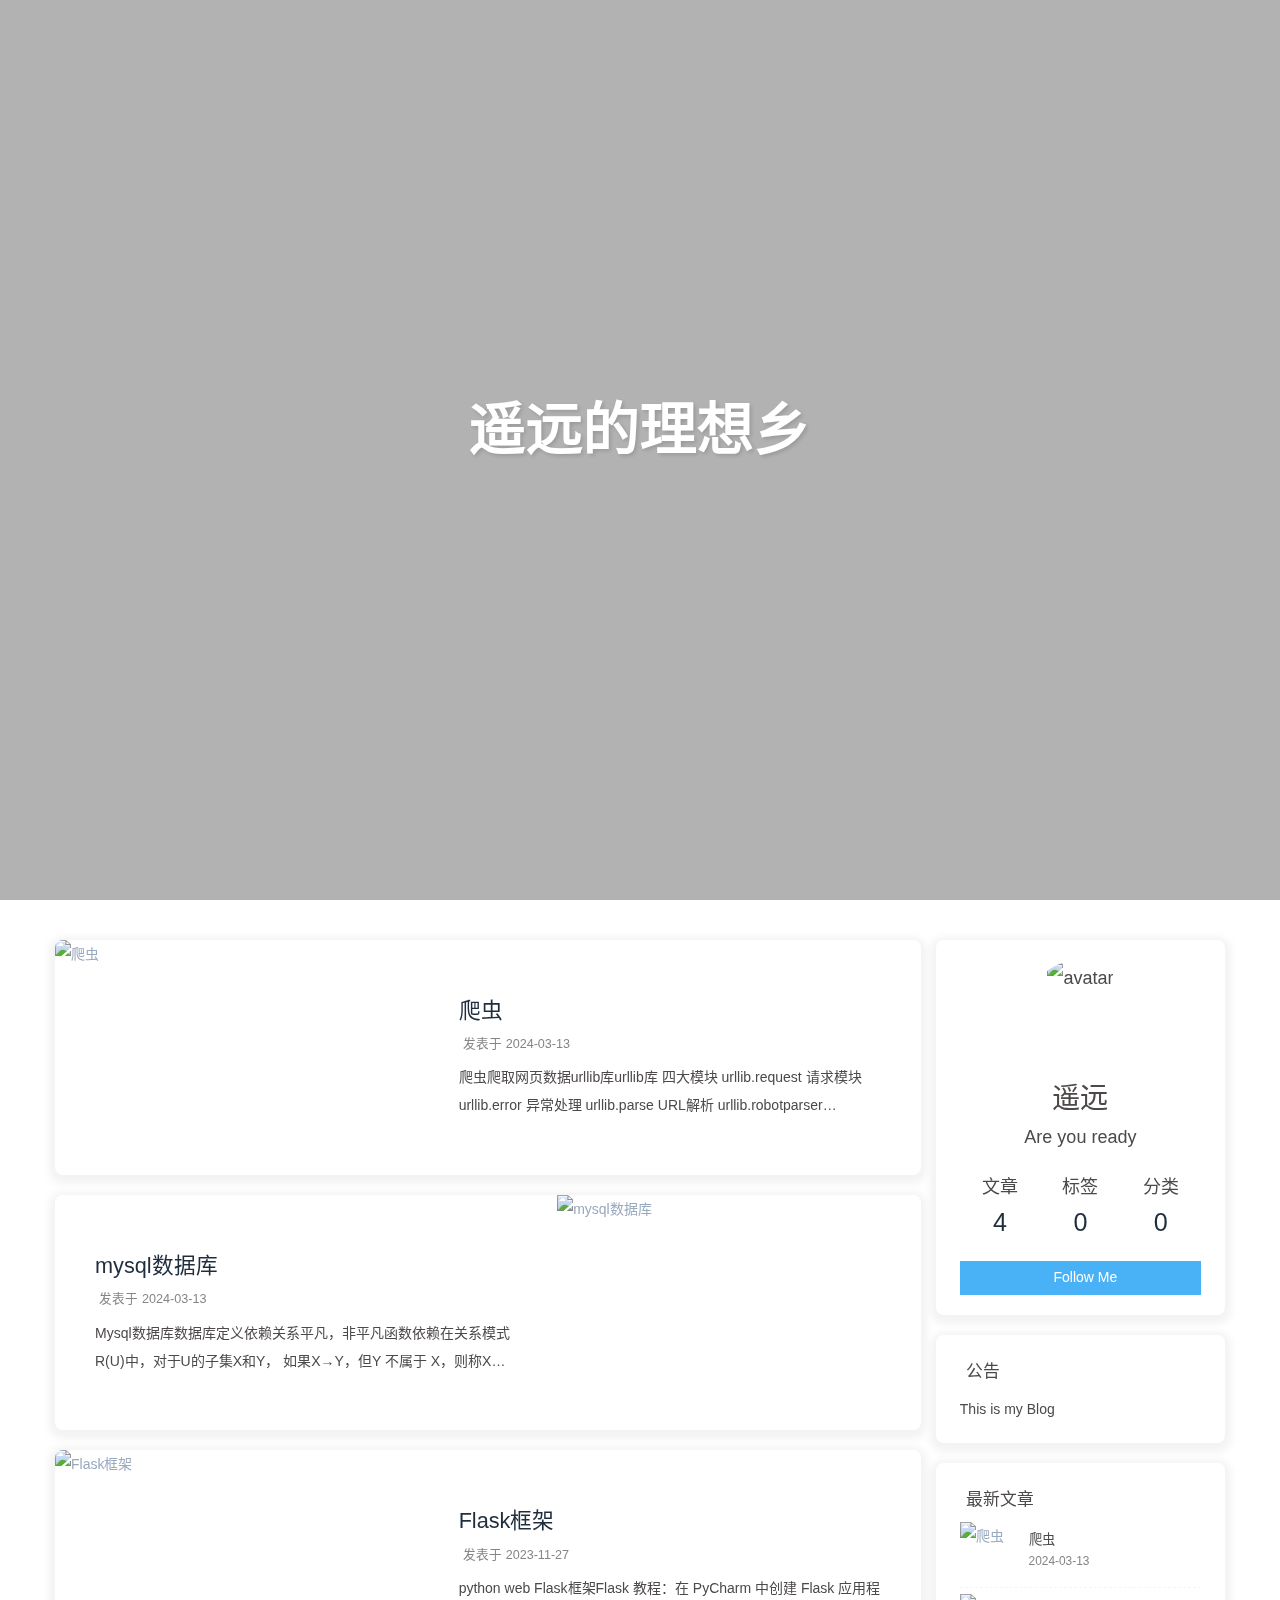
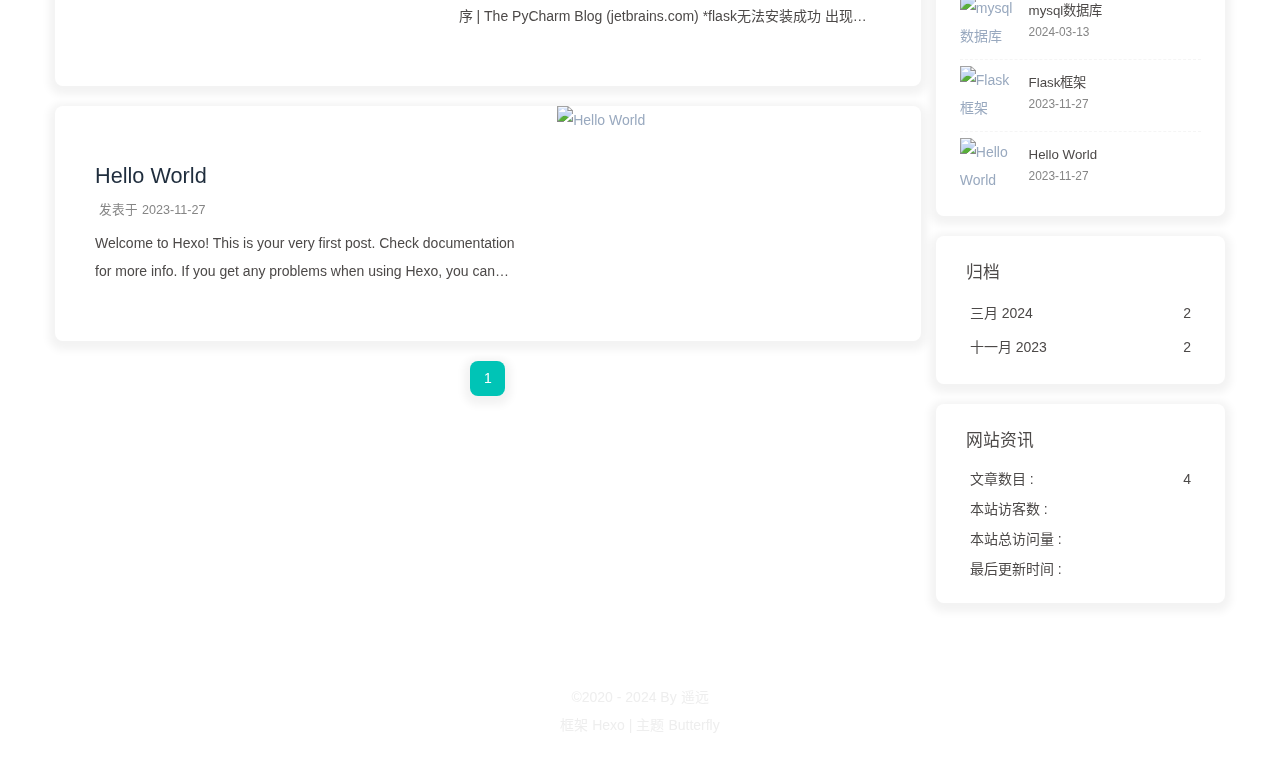
==== commit fbbc2eaf: "Site updated: 2024-03-13 15:40:45" ====
--- a/index.html
+++ b/index.html
@@ -53,7 +53,7 @@
   isHome: true,
   isHighlightShrink: false,
   isToc: false,
-  postUpdate: '2024-03-13 15:31:29'
+  postUpdate: '2024-03-13 15:40:35'
 }</script><link rel="stylesheet" href="APlayer.min.css"></head><body><div id="aplayer"></div><script src="https://cdn.jsdelivr.net/gh/radium-bit/res@master/live2d/autoload.js" async=""></script><script src="https://cdn.jsdelivr.net/npm/meting@2/dist/Meting.min.js" async=""></script><script>(win=>{
       win.saveToLocal = {
         set: (key, value, ttl) => {
@@ -151,7 +151,7 @@
       }
       detectApple()
     })(window)</script><link rel="stylesheet" href="/css/modify.css"><link rel="stylesheet" href="/css/music.css"><meta name="generator" content="Hexo 7.0.0"><link rel="alternate" href="/atom.xml" title="遥远的理想乡" type="application/atom+xml">
-<div id="web_bg"></div><div id="sidebar"><div id="menu-mask"></div><div id="sidebar-menus"><div class="avatar-img is-center"><img src="/img/avater.png" onerror="onerror=null;src='/img/friend_404.gif'" alt="avatar"></div><div class="sidebar-site-data site-data is-center"><a href="/archives/"><div class="headline">文章</div><div class="length-num">4</div></a><a href="/tags/"><div class="headline">标签</div><div class="length-num">0</div></a><a href="/categories/"><div class="headline">分类</div><div class="length-num">0</div></a></div><hr class="custom-hr"><div class="menus_items"><div class="menus_item"><a class="site-page" href="/"><i class="fa-fw fas fa-home"></i><span> Home</span></a></div><div class="menus_item"><a class="site-page" href="/archives/"><i class="fa-fw fas fa-archive"></i><span> Archives</span></a></div><div class="menus_item"><a class="site-page" href="/tags/"><i class="fa-fw fas fa-tags"></i><span> Tags</span></a></div><div class="menus_item"><a class="site-page" href="/categories/"><i class="fa-fw fas fa-folder-open"></i><span> Categories</span></a></div><div class="menus_item"><a class="site-page group" href="javascript:void(0);"><i class="fa-fw fas fa-list"></i><span> List</span><i class="fas fa-chevron-down"></i></a><ul class="menus_item_child"><li><a class="site-page child" href="/music/"><i class="fa-fw fas fa-music"></i><span> Music</span></a></li><li><a class="site-page child" href="/movies/"><i class="fa-fw fas fa-video"></i><span> Movie</span></a></li></ul></div><div class="menus_item"><a class="site-page" href="/link/"><i class="fa-fw fas fa-link"></i><span> Link</span></a></div></div></div></div><div class="page" id="body-wrap"><header class="full_page" id="page-header" style="background: transparent"><nav id="nav"><span id="blog-info"><a href="/" title="遥远的理想乡"><span class="site-name">遥远的理想乡</span></a></span><div id="menus"><div class="menus_items"><div class="menus_item"><a class="site-page" href="/"><i class="fa-fw fas fa-home"></i><span> Home</span></a></div><div class="menus_item"><a class="site-page" href="/archives/"><i class="fa-fw fas fa-archive"></i><span> Archives</span></a></div><div class="menus_item"><a class="site-page" href="/tags/"><i class="fa-fw fas fa-tags"></i><span> Tags</span></a></div><div class="menus_item"><a class="site-page" href="/categories/"><i class="fa-fw fas fa-folder-open"></i><span> Categories</span></a></div><div class="menus_item"><a class="site-page group" href="javascript:void(0);"><i class="fa-fw fas fa-list"></i><span> List</span><i class="fas fa-chevron-down"></i></a><ul class="menus_item_child"><li><a class="site-page child" href="/music/"><i class="fa-fw fas fa-music"></i><span> Music</span></a></li><li><a class="site-page child" href="/movies/"><i class="fa-fw fas fa-video"></i><span> Movie</span></a></li></ul></div><div class="menus_item"><a class="site-page" href="/link/"><i class="fa-fw fas fa-link"></i><span> Link</span></a></div></div><div id="toggle-menu"><a class="site-page" href="javascript:void(0);"><i class="fas fa-bars fa-fw"></i></a></div></div></nav><div id="site-info"><h1 id="site-title">遥远的理想乡</h1><div id="site-subtitle"><span id="subtitle"></span></div></div><div id="scroll-down"><i class="fas fa-angle-down scroll-down-effects"></i></div></header><main class="layout" id="content-inner"><div class="recent-posts" id="recent-posts"><div class="recent-post-item"><div class="recent-post-info no-cover"><a class="article-title" href="/2024/03/13/%E7%88%AC%E8%99%AB/" title="无题">无题</a><div class="article-meta-wrap"><span class="post-meta-date"><i class="far fa-calendar-alt"></i><span class="article-meta-label">发表于</span><time datetime="2024-03-13T07:28:36.799Z" title="发表于 2024-03-13 15:28:36">2024-03-13</time></span></div><div class="content">爬虫爬取网页数据urllib库urllib库 四大模块
+<div id="web_bg"></div><div id="sidebar"><div id="menu-mask"></div><div id="sidebar-menus"><div class="avatar-img is-center"><img src="/img/avater.png" onerror="onerror=null;src='/img/friend_404.gif'" alt="avatar"></div><div class="sidebar-site-data site-data is-center"><a href="/archives/"><div class="headline">文章</div><div class="length-num">4</div></a><a href="/tags/"><div class="headline">标签</div><div class="length-num">0</div></a><a href="/categories/"><div class="headline">分类</div><div class="length-num">0</div></a></div><hr class="custom-hr"><div class="menus_items"><div class="menus_item"><a class="site-page" href="/"><i class="fa-fw fas fa-home"></i><span> Home</span></a></div><div class="menus_item"><a class="site-page" href="/archives/"><i class="fa-fw fas fa-archive"></i><span> Archives</span></a></div><div class="menus_item"><a class="site-page" href="/tags/"><i class="fa-fw fas fa-tags"></i><span> Tags</span></a></div><div class="menus_item"><a class="site-page" href="/categories/"><i class="fa-fw fas fa-folder-open"></i><span> Categories</span></a></div><div class="menus_item"><a class="site-page group" href="javascript:void(0);"><i class="fa-fw fas fa-list"></i><span> List</span><i class="fas fa-chevron-down"></i></a><ul class="menus_item_child"><li><a class="site-page child" href="/music/"><i class="fa-fw fas fa-music"></i><span> Music</span></a></li><li><a class="site-page child" href="/movies/"><i class="fa-fw fas fa-video"></i><span> Movie</span></a></li></ul></div><div class="menus_item"><a class="site-page" href="/link/"><i class="fa-fw fas fa-link"></i><span> Link</span></a></div></div></div></div><div class="page" id="body-wrap"><header class="full_page" id="page-header" style="background: transparent"><nav id="nav"><span id="blog-info"><a href="/" title="遥远的理想乡"><span class="site-name">遥远的理想乡</span></a></span><div id="menus"><div class="menus_items"><div class="menus_item"><a class="site-page" href="/"><i class="fa-fw fas fa-home"></i><span> Home</span></a></div><div class="menus_item"><a class="site-page" href="/archives/"><i class="fa-fw fas fa-archive"></i><span> Archives</span></a></div><div class="menus_item"><a class="site-page" href="/tags/"><i class="fa-fw fas fa-tags"></i><span> Tags</span></a></div><div class="menus_item"><a class="site-page" href="/categories/"><i class="fa-fw fas fa-folder-open"></i><span> Categories</span></a></div><div class="menus_item"><a class="site-page group" href="javascript:void(0);"><i class="fa-fw fas fa-list"></i><span> List</span><i class="fas fa-chevron-down"></i></a><ul class="menus_item_child"><li><a class="site-page child" href="/music/"><i class="fa-fw fas fa-music"></i><span> Music</span></a></li><li><a class="site-page child" href="/movies/"><i class="fa-fw fas fa-video"></i><span> Movie</span></a></li></ul></div><div class="menus_item"><a class="site-page" href="/link/"><i class="fa-fw fas fa-link"></i><span> Link</span></a></div></div><div id="toggle-menu"><a class="site-page" href="javascript:void(0);"><i class="fas fa-bars fa-fw"></i></a></div></div></nav><div id="site-info"><h1 id="site-title">遥远的理想乡</h1><div id="site-subtitle"><span id="subtitle"></span></div></div><div id="scroll-down"><i class="fas fa-angle-down scroll-down-effects"></i></div></header><main class="layout" id="content-inner"><div class="recent-posts" id="recent-posts"><div class="recent-post-item"><div class="post_cover left"><a href="/2024/03/13/%E7%88%AC%E8%99%AB/" title="爬虫"><img class="post-bg" src="/img/4.png" onerror="this.onerror=null;this.src='/img/404.jpg'" alt="爬虫"></a></div><div class="recent-post-info"><a class="article-title" href="/2024/03/13/%E7%88%AC%E8%99%AB/" title="爬虫">爬虫</a><div class="article-meta-wrap"><span class="post-meta-date"><i class="far fa-calendar-alt"></i><span class="article-meta-label">发表于</span><time datetime="2024-03-13T07:28:36.799Z" title="发表于 2024-03-13 15:28:36">2024-03-13</time></span></div><div class="content">爬虫爬取网页数据urllib库urllib库 四大模块
 urllib.request   请求模块
 urllib.error  异常处理
 urllib.parse  URL解析
@@ -165,7 +165,7 @@
 info()
 getcode()
 Request对象使用Requests库爬取网页数据以GET请求的方式爬取百度网页，搜索词为python
-1234567891011import requestsfrom fake_ ...</div></div></div><div class="recent-post-item"><div class="recent-post-info no-cover"><a class="article-title" href="/2024/03/13/Mysql%E6%95%B0%E6%8D%AE%E5%BA%93/" title="无题">无题</a><div class="article-meta-wrap"><span class="post-meta-date"><i class="far fa-calendar-alt"></i><span class="article-meta-label">发表于</span><time datetime="2024-03-13T07:28:08.526Z" title="发表于 2024-03-13 15:28:08">2024-03-13</time></span></div><div class="content">Mysql数据库数据库定义依赖关系平凡，非平凡函数依赖在关系模式R(U)中，对于U的子集X和Y，
+1234567891011import requestsfrom fake_ ...</div></div></div><div class="recent-post-item"><div class="post_cover right"><a href="/2024/03/13/Mysql%E6%95%B0%E6%8D%AE%E5%BA%93/" title="mysql数据库"><img class="post-bg" src="/img/3.png" onerror="this.onerror=null;this.src='/img/404.jpg'" alt="mysql数据库"></a></div><div class="recent-post-info"><a class="article-title" href="/2024/03/13/Mysql%E6%95%B0%E6%8D%AE%E5%BA%93/" title="mysql数据库">mysql数据库</a><div class="article-meta-wrap"><span class="post-meta-date"><i class="far fa-calendar-alt"></i><span class="article-meta-label">发表于</span><time datetime="2024-03-13T07:28:08.526Z" title="发表于 2024-03-13 15:28:08">2024-03-13</time></span></div><div class="content">Mysql数据库数据库定义依赖关系平凡，非平凡函数依赖在关系模式R(U)中，对于U的子集X和Y，
 如果X→Y，但Y 不属于 X，则称X→Y  是非平凡的函数依赖
 若X→Y，但Y 属于 X, 则称X→Y是 平凡的函数依赖
 非平凡函数依赖 ：(学号, 课程号) → 成绩
@@ -208,7 +208,7 @@
 Deploy to remote sites1$ hexo deploy
 
 More info: Deployment
-</div></div></div><nav id="pagination"><div class="pagination"><span class="page-number current">1</span></div></nav></div><div class="aside-content" id="aside-content"><div class="card-widget card-info"><div class="is-center"><div class="avatar-img"><img src="/img/avater.png" onerror="this.onerror=null;this.src='/img/friend_404.gif'" alt="avatar"></div><div class="author-info__name">遥远</div><div class="author-info__description">Are you ready</div></div><div class="card-info-data site-data is-center"><a href="/archives/"><div class="headline">文章</div><div class="length-num">4</div></a><a href="/tags/"><div class="headline">标签</div><div class="length-num">0</div></a><a href="/categories/"><div class="headline">分类</div><div class="length-num">0</div></a></div><a id="card-info-btn" target="_blank" rel="noopener" href="https://github.com/xxxxxx"><i class="fab fa-github"></i><span>Follow Me</span></a></div><div class="card-widget card-announcement"><div class="item-headline"><i class="fas fa-bullhorn fa-shake"></i><span>公告</span></div><div class="announcement_content">This is my Blog</div></div><div class="sticky_layout"><div class="card-widget card-recent-post"><div class="item-headline"><i class="fas fa-history"></i><span>最新文章</span></div><div class="aside-list"><div class="aside-list-item no-cover"><div class="content"><a class="title" href="/2024/03/13/%E7%88%AC%E8%99%AB/" title="无题">无题</a><time datetime="2024-03-13T07:28:36.799Z" title="发表于 2024-03-13 15:28:36">2024-03-13</time></div></div><div class="aside-list-item no-cover"><div class="content"><a class="title" href="/2024/03/13/Mysql%E6%95%B0%E6%8D%AE%E5%BA%93/" title="无题">无题</a><time datetime="2024-03-13T07:28:08.526Z" title="发表于 2024-03-13 15:28:08">2024-03-13</time></div></div><div class="aside-list-item"><a class="thumbnail" href="/2023/11/27/python%20web%20Flask%E6%A1%86%E6%9E%B6/" title="Flask框架"><img src="/img/2.png" onerror="this.onerror=null;this.src='/img/404.jpg'" alt="Flask框架"></a><div class="content"><a class="title" href="/2023/11/27/python%20web%20Flask%E6%A1%86%E6%9E%B6/" title="Flask框架">Flask框架</a><time datetime="2023-11-27T07:02:55.978Z" title="发表于 2023-11-27 15:02:55">2023-11-27</time></div></div><div class="aside-list-item"><a class="thumbnail" href="/2023/11/27/hello-world/" title="Hello World"><img src="/img/1.png" onerror="this.onerror=null;this.src='/img/404.jpg'" alt="Hello World"></a><div class="content"><a class="title" href="/2023/11/27/hello-world/" title="Hello World">Hello World</a><time datetime="2023-11-27T06:21:15.364Z" title="发表于 2023-11-27 14:21:15">2023-11-27</time></div></div></div></div><div class="card-widget card-archives"><div class="item-headline"><i class="fas fa-archive"></i><span>归档</span></div><ul class="card-archive-list"><li class="card-archive-list-item"><a class="card-archive-list-link" href="/archives/2024/03/"><span class="card-archive-list-date">三月 2024</span><span class="card-archive-list-count">2</span></a></li><li class="card-archive-list-item"><a class="card-archive-list-link" href="/archives/2023/11/"><span class="card-archive-list-date">十一月 2023</span><span class="card-archive-list-count">2</span></a></li></ul></div><div class="card-widget card-webinfo"><div class="item-headline"><i class="fas fa-chart-line"></i><span>网站资讯</span></div><div class="webinfo"><div class="webinfo-item"><div class="item-name">文章数目 :</div><div class="item-count">4</div></div><div class="webinfo-item"><div class="item-name">本站访客数 :</div><div class="item-count" id="busuanzi_value_site_uv"><i class="fa-solid fa-spinner fa-spin"></i></div></div><div class="webinfo-item"><div class="item-name">本站总访问量 :</div><div class="item-count" id="busuanzi_value_site_pv"><i class="fa-solid fa-spinner fa-spin"></i></div></div><div class="webinfo-item"><div class="item-name">最后更新时间 :</div><div class="item-count" id="last-push-date" data-lastpushdate="2024-03-13T07:31:29.192Z"><i class="fa-solid fa-spinner fa-spin"></i></div></div></div></div></div></div></main><footer id="footer" style="background: transparent"><div id="footer-wrap"><div class="copyright">©2020 - 2024 By 遥远</div><div class="framework-info"><span>框架 </span><a target="_blank" rel="noopener" href="https://hexo.io">Hexo</a><span class="footer-separator">|</span><span>主题 </span><a target="_blank" rel="noopener" href="https://github.com/jerryc127/hexo-theme-butterfly">Butterfly</a></div></div></footer></div><div id="rightside"><div id="rightside-config-hide"><button id="darkmode" type="button" title="浅色和深色模式转换"><i class="fas fa-adjust"></i></button><button id="hide-aside-btn" type="button" title="单栏和双栏切换"><i class="fas fa-arrows-alt-h"></i></button></div><div id="rightside-config-show"><button id="rightside-config" type="button" title="设置"><i class="fas fa-cog fa-spin"></i></button><button id="go-up" type="button" title="回到顶部"><span class="scroll-percent"></span><i class="fas fa-arrow-up"></i></button></div></div><div><script src="/js/utils.js"></script><script src="/js/main.js"></script><script src="https://cdn.jsdelivr.net/npm/@fancyapps/ui/dist/fancybox/fancybox.umd.min.js"></script><div class="js-pjax"><script>window.typedJSFn = {
+</div></div></div><nav id="pagination"><div class="pagination"><span class="page-number current">1</span></div></nav></div><div class="aside-content" id="aside-content"><div class="card-widget card-info"><div class="is-center"><div class="avatar-img"><img src="/img/avater.png" onerror="this.onerror=null;this.src='/img/friend_404.gif'" alt="avatar"></div><div class="author-info__name">遥远</div><div class="author-info__description">Are you ready</div></div><div class="card-info-data site-data is-center"><a href="/archives/"><div class="headline">文章</div><div class="length-num">4</div></a><a href="/tags/"><div class="headline">标签</div><div class="length-num">0</div></a><a href="/categories/"><div class="headline">分类</div><div class="length-num">0</div></a></div><a id="card-info-btn" target="_blank" rel="noopener" href="https://github.com/xxxxxx"><i class="fab fa-github"></i><span>Follow Me</span></a></div><div class="card-widget card-announcement"><div class="item-headline"><i class="fas fa-bullhorn fa-shake"></i><span>公告</span></div><div class="announcement_content">This is my Blog</div></div><div class="sticky_layout"><div class="card-widget card-recent-post"><div class="item-headline"><i class="fas fa-history"></i><span>最新文章</span></div><div class="aside-list"><div class="aside-list-item"><a class="thumbnail" href="/2024/03/13/%E7%88%AC%E8%99%AB/" title="爬虫"><img src="/img/4.png" onerror="this.onerror=null;this.src='/img/404.jpg'" alt="爬虫"></a><div class="content"><a class="title" href="/2024/03/13/%E7%88%AC%E8%99%AB/" title="爬虫">爬虫</a><time datetime="2024-03-13T07:28:36.799Z" title="发表于 2024-03-13 15:28:36">2024-03-13</time></div></div><div class="aside-list-item"><a class="thumbnail" href="/2024/03/13/Mysql%E6%95%B0%E6%8D%AE%E5%BA%93/" title="mysql数据库"><img src="/img/3.png" onerror="this.onerror=null;this.src='/img/404.jpg'" alt="mysql数据库"></a><div class="content"><a class="title" href="/2024/03/13/Mysql%E6%95%B0%E6%8D%AE%E5%BA%93/" title="mysql数据库">mysql数据库</a><time datetime="2024-03-13T07:28:08.526Z" title="发表于 2024-03-13 15:28:08">2024-03-13</time></div></div><div class="aside-list-item"><a class="thumbnail" href="/2023/11/27/python%20web%20Flask%E6%A1%86%E6%9E%B6/" title="Flask框架"><img src="/img/2.png" onerror="this.onerror=null;this.src='/img/404.jpg'" alt="Flask框架"></a><div class="content"><a class="title" href="/2023/11/27/python%20web%20Flask%E6%A1%86%E6%9E%B6/" title="Flask框架">Flask框架</a><time datetime="2023-11-27T07:02:55.978Z" title="发表于 2023-11-27 15:02:55">2023-11-27</time></div></div><div class="aside-list-item"><a class="thumbnail" href="/2023/11/27/hello-world/" title="Hello World"><img src="/img/1.png" onerror="this.onerror=null;this.src='/img/404.jpg'" alt="Hello World"></a><div class="content"><a class="title" href="/2023/11/27/hello-world/" title="Hello World">Hello World</a><time datetime="2023-11-27T06:21:15.364Z" title="发表于 2023-11-27 14:21:15">2023-11-27</time></div></div></div></div><div class="card-widget card-archives"><div class="item-headline"><i class="fas fa-archive"></i><span>归档</span></div><ul class="card-archive-list"><li class="card-archive-list-item"><a class="card-archive-list-link" href="/archives/2024/03/"><span class="card-archive-list-date">三月 2024</span><span class="card-archive-list-count">2</span></a></li><li class="card-archive-list-item"><a class="card-archive-list-link" href="/archives/2023/11/"><span class="card-archive-list-date">十一月 2023</span><span class="card-archive-list-count">2</span></a></li></ul></div><div class="card-widget card-webinfo"><div class="item-headline"><i class="fas fa-chart-line"></i><span>网站资讯</span></div><div class="webinfo"><div class="webinfo-item"><div class="item-name">文章数目 :</div><div class="item-count">4</div></div><div class="webinfo-item"><div class="item-name">本站访客数 :</div><div class="item-count" id="busuanzi_value_site_uv"><i class="fa-solid fa-spinner fa-spin"></i></div></div><div class="webinfo-item"><div class="item-name">本站总访问量 :</div><div class="item-count" id="busuanzi_value_site_pv"><i class="fa-solid fa-spinner fa-spin"></i></div></div><div class="webinfo-item"><div class="item-name">最后更新时间 :</div><div class="item-count" id="last-push-date" data-lastpushdate="2024-03-13T07:40:35.814Z"><i class="fa-solid fa-spinner fa-spin"></i></div></div></div></div></div></div></main><footer id="footer" style="background: transparent"><div id="footer-wrap"><div class="copyright">©2020 - 2024 By 遥远</div><div class="framework-info"><span>框架 </span><a target="_blank" rel="noopener" href="https://hexo.io">Hexo</a><span class="footer-separator">|</span><span>主题 </span><a target="_blank" rel="noopener" href="https://github.com/jerryc127/hexo-theme-butterfly">Butterfly</a></div></div></footer></div><div id="rightside"><div id="rightside-config-hide"><button id="darkmode" type="button" title="浅色和深色模式转换"><i class="fas fa-adjust"></i></button><button id="hide-aside-btn" type="button" title="单栏和双栏切换"><i class="fas fa-arrows-alt-h"></i></button></div><div id="rightside-config-show"><button id="rightside-config" type="button" title="设置"><i class="fas fa-cog fa-spin"></i></button><button id="go-up" type="button" title="回到顶部"><span class="scroll-percent"></span><i class="fas fa-arrow-up"></i></button></div></div><div><script src="/js/utils.js"></script><script src="/js/main.js"></script><script src="https://cdn.jsdelivr.net/npm/@fancyapps/ui/dist/fancybox/fancybox.umd.min.js"></script><div class="js-pjax"><script>window.typedJSFn = {
   init: (str) => {
     window.typed = new Typed('#subtitle', Object.assign({
       strings: str,
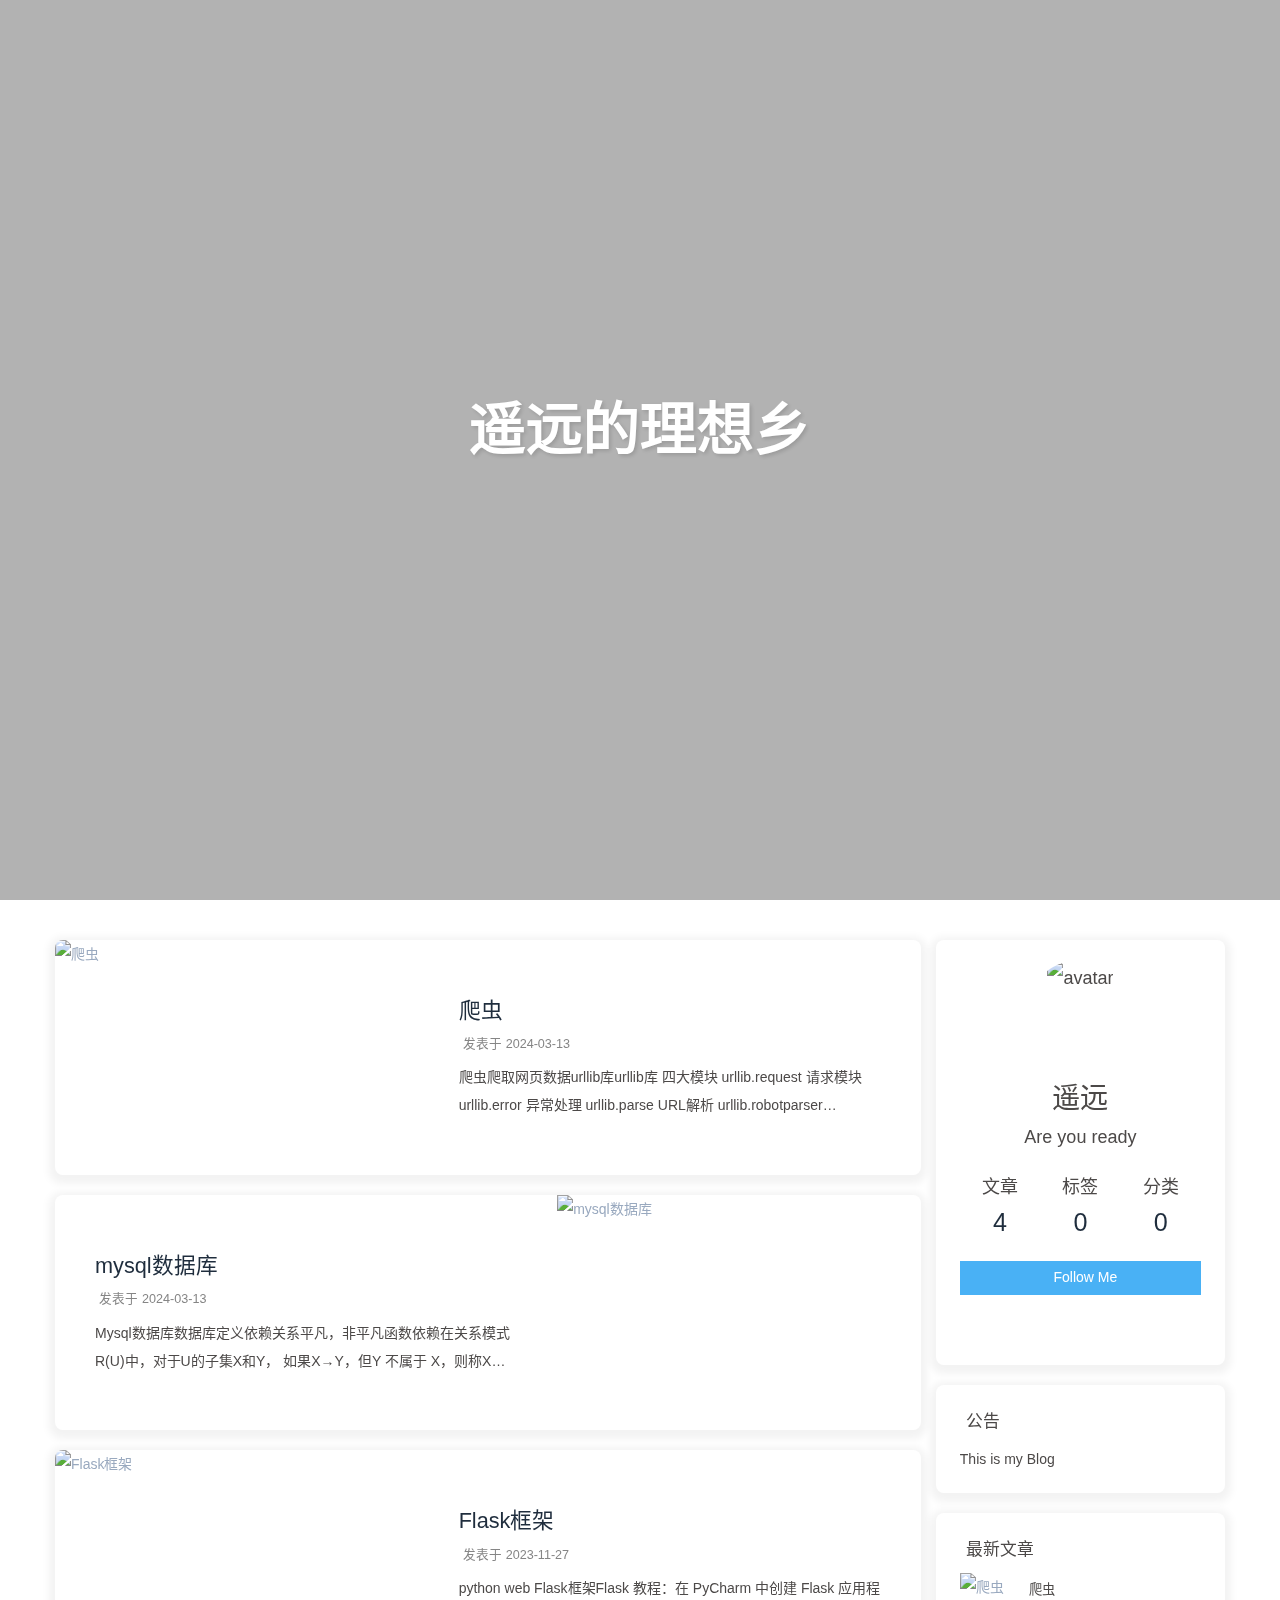
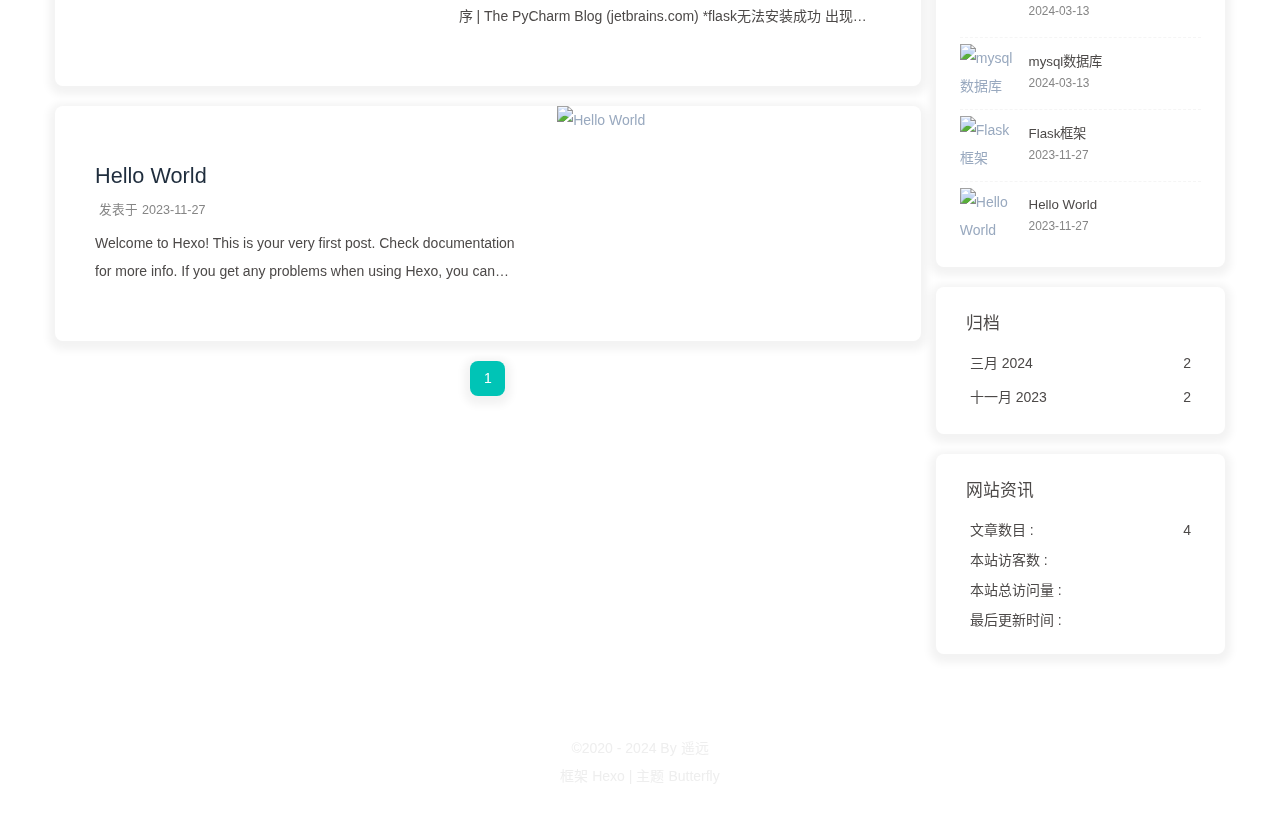
==== commit 93860f59: "Site updated: 2024-03-13 16:57:16" ====
--- a/index.html
+++ b/index.html
@@ -53,7 +53,7 @@
   isHome: true,
   isHighlightShrink: false,
   isToc: false,
-  postUpdate: '2024-03-13 15:40:35'
+  postUpdate: '2024-03-13 16:56:52'
 }</script><link rel="stylesheet" href="APlayer.min.css"></head><body><div id="aplayer"></div><script src="https://cdn.jsdelivr.net/gh/radium-bit/res@master/live2d/autoload.js" async=""></script><script src="https://cdn.jsdelivr.net/npm/meting@2/dist/Meting.min.js" async=""></script><script>(win=>{
       win.saveToLocal = {
         set: (key, value, ttl) => {
@@ -151,7 +151,7 @@
       }
       detectApple()
     })(window)</script><link rel="stylesheet" href="/css/modify.css"><link rel="stylesheet" href="/css/music.css"><meta name="generator" content="Hexo 7.0.0"><link rel="alternate" href="/atom.xml" title="遥远的理想乡" type="application/atom+xml">
-<div id="web_bg"></div><div id="sidebar"><div id="menu-mask"></div><div id="sidebar-menus"><div class="avatar-img is-center"><img src="/img/avater.png" onerror="onerror=null;src='/img/friend_404.gif'" alt="avatar"></div><div class="sidebar-site-data site-data is-center"><a href="/archives/"><div class="headline">文章</div><div class="length-num">4</div></a><a href="/tags/"><div class="headline">标签</div><div class="length-num">0</div></a><a href="/categories/"><div class="headline">分类</div><div class="length-num">0</div></a></div><hr class="custom-hr"><div class="menus_items"><div class="menus_item"><a class="site-page" href="/"><i class="fa-fw fas fa-home"></i><span> Home</span></a></div><div class="menus_item"><a class="site-page" href="/archives/"><i class="fa-fw fas fa-archive"></i><span> Archives</span></a></div><div class="menus_item"><a class="site-page" href="/tags/"><i class="fa-fw fas fa-tags"></i><span> Tags</span></a></div><div class="menus_item"><a class="site-page" href="/categories/"><i class="fa-fw fas fa-folder-open"></i><span> Categories</span></a></div><div class="menus_item"><a class="site-page group" href="javascript:void(0);"><i class="fa-fw fas fa-list"></i><span> List</span><i class="fas fa-chevron-down"></i></a><ul class="menus_item_child"><li><a class="site-page child" href="/music/"><i class="fa-fw fas fa-music"></i><span> Music</span></a></li><li><a class="site-page child" href="/movies/"><i class="fa-fw fas fa-video"></i><span> Movie</span></a></li></ul></div><div class="menus_item"><a class="site-page" href="/link/"><i class="fa-fw fas fa-link"></i><span> Link</span></a></div></div></div></div><div class="page" id="body-wrap"><header class="full_page" id="page-header" style="background: transparent"><nav id="nav"><span id="blog-info"><a href="/" title="遥远的理想乡"><span class="site-name">遥远的理想乡</span></a></span><div id="menus"><div class="menus_items"><div class="menus_item"><a class="site-page" href="/"><i class="fa-fw fas fa-home"></i><span> Home</span></a></div><div class="menus_item"><a class="site-page" href="/archives/"><i class="fa-fw fas fa-archive"></i><span> Archives</span></a></div><div class="menus_item"><a class="site-page" href="/tags/"><i class="fa-fw fas fa-tags"></i><span> Tags</span></a></div><div class="menus_item"><a class="site-page" href="/categories/"><i class="fa-fw fas fa-folder-open"></i><span> Categories</span></a></div><div class="menus_item"><a class="site-page group" href="javascript:void(0);"><i class="fa-fw fas fa-list"></i><span> List</span><i class="fas fa-chevron-down"></i></a><ul class="menus_item_child"><li><a class="site-page child" href="/music/"><i class="fa-fw fas fa-music"></i><span> Music</span></a></li><li><a class="site-page child" href="/movies/"><i class="fa-fw fas fa-video"></i><span> Movie</span></a></li></ul></div><div class="menus_item"><a class="site-page" href="/link/"><i class="fa-fw fas fa-link"></i><span> Link</span></a></div></div><div id="toggle-menu"><a class="site-page" href="javascript:void(0);"><i class="fas fa-bars fa-fw"></i></a></div></div></nav><div id="site-info"><h1 id="site-title">遥远的理想乡</h1><div id="site-subtitle"><span id="subtitle"></span></div></div><div id="scroll-down"><i class="fas fa-angle-down scroll-down-effects"></i></div></header><main class="layout" id="content-inner"><div class="recent-posts" id="recent-posts"><div class="recent-post-item"><div class="post_cover left"><a href="/2024/03/13/%E7%88%AC%E8%99%AB/" title="爬虫"><img class="post-bg" src="/img/4.png" onerror="this.onerror=null;this.src='/img/404.jpg'" alt="爬虫"></a></div><div class="recent-post-info"><a class="article-title" href="/2024/03/13/%E7%88%AC%E8%99%AB/" title="爬虫">爬虫</a><div class="article-meta-wrap"><span class="post-meta-date"><i class="far fa-calendar-alt"></i><span class="article-meta-label">发表于</span><time datetime="2024-03-13T07:28:36.799Z" title="发表于 2024-03-13 15:28:36">2024-03-13</time></span></div><div class="content">爬虫爬取网页数据urllib库urllib库 四大模块
+<div id="web_bg"></div><div id="sidebar"><div id="menu-mask"></div><div id="sidebar-menus"><div class="avatar-img is-center"><img src="/img/avater.png" onerror="onerror=null;src='/img/friend_404.gif'" alt="avatar"></div><div class="sidebar-site-data site-data is-center"><a href="/archives/"><div class="headline">文章</div><div class="length-num">4</div></a><a href="/tags/"><div class="headline">标签</div><div class="length-num">0</div></a><a href="/categories/"><div class="headline">分类</div><div class="length-num">0</div></a></div><hr class="custom-hr"><div class="menus_items"><div class="menus_item"><a class="site-page" href="/"><i class="fa-fw fas fa-home"></i><span> Home</span></a></div><div class="menus_item"><a class="site-page" href="/archives/"><i class="fa-fw fas fa-archive"></i><span> Archives</span></a></div><div class="menus_item"><a class="site-page" href="/tags/"><i class="fa-fw fas fa-tags"></i><span> Tags</span></a></div><div class="menus_item"><a class="site-page" href="/categories/"><i class="fa-fw fas fa-folder-open"></i><span> Categories</span></a></div><div class="menus_item"><a class="site-page group" href="javascript:void(0);"><i class="fa-fw fas fa-list"></i><span> List</span><i class="fas fa-chevron-down"></i></a><ul class="menus_item_child"><li><a class="site-page child" href="/music/"><i class="fa-fw fas fa-music"></i><span> Music</span></a></li><li><a class="site-page child" href="/movies/"><i class="fa-fw fas fa-video"></i><span> Movie</span></a></li></ul></div><div class="menus_item"><a class="site-page" href="/link/"><i class="fa-fw fas fa-link"></i><span> Link</span></a></div></div></div></div><div class="page" id="body-wrap"><header class="full_page" id="page-header" style="background: transparent"><nav id="nav"><span id="blog-info"><a href="/" title="遥远的理想乡"><span class="site-name">遥远的理想乡</span></a></span><div id="menus"><div class="menus_items"><div class="menus_item"><a class="site-page" href="/"><i class="fa-fw fas fa-home"></i><span> Home</span></a></div><div class="menus_item"><a class="site-page" href="/archives/"><i class="fa-fw fas fa-archive"></i><span> Archives</span></a></div><div class="menus_item"><a class="site-page" href="/tags/"><i class="fa-fw fas fa-tags"></i><span> Tags</span></a></div><div class="menus_item"><a class="site-page" href="/categories/"><i class="fa-fw fas fa-folder-open"></i><span> Categories</span></a></div><div class="menus_item"><a class="site-page group" href="javascript:void(0);"><i class="fa-fw fas fa-list"></i><span> List</span><i class="fas fa-chevron-down"></i></a><ul class="menus_item_child"><li><a class="site-page child" href="/music/"><i class="fa-fw fas fa-music"></i><span> Music</span></a></li><li><a class="site-page child" href="/movies/"><i class="fa-fw fas fa-video"></i><span> Movie</span></a></li></ul></div><div class="menus_item"><a class="site-page" href="/link/"><i class="fa-fw fas fa-link"></i><span> Link</span></a></div></div><div id="toggle-menu"><a class="site-page" href="javascript:void(0);"><i class="fas fa-bars fa-fw"></i></a></div></div></nav><div id="site-info"><h1 id="site-title">遥远的理想乡</h1><div id="site-subtitle"><span id="subtitle"></span></div><div id="site_social_icons"><a class="social-icon" href="https://scikit-learn.org.cn/" target="_blank" title="sklearn"><i class="fab fa-head-side-gear" style="color: #4a7dbe;"></i></a><a class="social-icon" href="https://www.bilibili.com/" target="_blank" title="bilibili"><i class="fab fa-bilibili" style="color: #4a7dbe;"></i></a><a class="social-icon" href="https://github.com/xxxxx" target="_blank" title="Github"><i class="fab fa-github" style="color: #24292e;"></i></a></div></div><div id="scroll-down"><i class="fas fa-angle-down scroll-down-effects"></i></div></header><main class="layout" id="content-inner"><div class="recent-posts" id="recent-posts"><div class="recent-post-item"><div class="post_cover left"><a href="/2024/03/13/%E7%88%AC%E8%99%AB/" title="爬虫"><img class="post-bg" src="/img/4.png" onerror="this.onerror=null;this.src='/img/404.jpg'" alt="爬虫"></a></div><div class="recent-post-info"><a class="article-title" href="/2024/03/13/%E7%88%AC%E8%99%AB/" title="爬虫">爬虫</a><div class="article-meta-wrap"><span class="post-meta-date"><i class="far fa-calendar-alt"></i><span class="article-meta-label">发表于</span><time datetime="2024-03-13T07:28:36.799Z" title="发表于 2024-03-13 15:28:36">2024-03-13</time></span></div><div class="content">爬虫爬取网页数据urllib库urllib库 四大模块
 urllib.request   请求模块
 urllib.error  异常处理
 urllib.parse  URL解析
@@ -208,7 +208,7 @@
 Deploy to remote sites1$ hexo deploy
 
 More info: Deployment
-</div></div></div><nav id="pagination"><div class="pagination"><span class="page-number current">1</span></div></nav></div><div class="aside-content" id="aside-content"><div class="card-widget card-info"><div class="is-center"><div class="avatar-img"><img src="/img/avater.png" onerror="this.onerror=null;this.src='/img/friend_404.gif'" alt="avatar"></div><div class="author-info__name">遥远</div><div class="author-info__description">Are you ready</div></div><div class="card-info-data site-data is-center"><a href="/archives/"><div class="headline">文章</div><div class="length-num">4</div></a><a href="/tags/"><div class="headline">标签</div><div class="length-num">0</div></a><a href="/categories/"><div class="headline">分类</div><div class="length-num">0</div></a></div><a id="card-info-btn" target="_blank" rel="noopener" href="https://github.com/xxxxxx"><i class="fab fa-github"></i><span>Follow Me</span></a></div><div class="card-widget card-announcement"><div class="item-headline"><i class="fas fa-bullhorn fa-shake"></i><span>公告</span></div><div class="announcement_content">This is my Blog</div></div><div class="sticky_layout"><div class="card-widget card-recent-post"><div class="item-headline"><i class="fas fa-history"></i><span>最新文章</span></div><div class="aside-list"><div class="aside-list-item"><a class="thumbnail" href="/2024/03/13/%E7%88%AC%E8%99%AB/" title="爬虫"><img src="/img/4.png" onerror="this.onerror=null;this.src='/img/404.jpg'" alt="爬虫"></a><div class="content"><a class="title" href="/2024/03/13/%E7%88%AC%E8%99%AB/" title="爬虫">爬虫</a><time datetime="2024-03-13T07:28:36.799Z" title="发表于 2024-03-13 15:28:36">2024-03-13</time></div></div><div class="aside-list-item"><a class="thumbnail" href="/2024/03/13/Mysql%E6%95%B0%E6%8D%AE%E5%BA%93/" title="mysql数据库"><img src="/img/3.png" onerror="this.onerror=null;this.src='/img/404.jpg'" alt="mysql数据库"></a><div class="content"><a class="title" href="/2024/03/13/Mysql%E6%95%B0%E6%8D%AE%E5%BA%93/" title="mysql数据库">mysql数据库</a><time datetime="2024-03-13T07:28:08.526Z" title="发表于 2024-03-13 15:28:08">2024-03-13</time></div></div><div class="aside-list-item"><a class="thumbnail" href="/2023/11/27/python%20web%20Flask%E6%A1%86%E6%9E%B6/" title="Flask框架"><img src="/img/2.png" onerror="this.onerror=null;this.src='/img/404.jpg'" alt="Flask框架"></a><div class="content"><a class="title" href="/2023/11/27/python%20web%20Flask%E6%A1%86%E6%9E%B6/" title="Flask框架">Flask框架</a><time datetime="2023-11-27T07:02:55.978Z" title="发表于 2023-11-27 15:02:55">2023-11-27</time></div></div><div class="aside-list-item"><a class="thumbnail" href="/2023/11/27/hello-world/" title="Hello World"><img src="/img/1.png" onerror="this.onerror=null;this.src='/img/404.jpg'" alt="Hello World"></a><div class="content"><a class="title" href="/2023/11/27/hello-world/" title="Hello World">Hello World</a><time datetime="2023-11-27T06:21:15.364Z" title="发表于 2023-11-27 14:21:15">2023-11-27</time></div></div></div></div><div class="card-widget card-archives"><div class="item-headline"><i class="fas fa-archive"></i><span>归档</span></div><ul class="card-archive-list"><li class="card-archive-list-item"><a class="card-archive-list-link" href="/archives/2024/03/"><span class="card-archive-list-date">三月 2024</span><span class="card-archive-list-count">2</span></a></li><li class="card-archive-list-item"><a class="card-archive-list-link" href="/archives/2023/11/"><span class="card-archive-list-date">十一月 2023</span><span class="card-archive-list-count">2</span></a></li></ul></div><div class="card-widget card-webinfo"><div class="item-headline"><i class="fas fa-chart-line"></i><span>网站资讯</span></div><div class="webinfo"><div class="webinfo-item"><div class="item-name">文章数目 :</div><div class="item-count">4</div></div><div class="webinfo-item"><div class="item-name">本站访客数 :</div><div class="item-count" id="busuanzi_value_site_uv"><i class="fa-solid fa-spinner fa-spin"></i></div></div><div class="webinfo-item"><div class="item-name">本站总访问量 :</div><div class="item-count" id="busuanzi_value_site_pv"><i class="fa-solid fa-spinner fa-spin"></i></div></div><div class="webinfo-item"><div class="item-name">最后更新时间 :</div><div class="item-count" id="last-push-date" data-lastpushdate="2024-03-13T07:40:35.814Z"><i class="fa-solid fa-spinner fa-spin"></i></div></div></div></div></div></div></main><footer id="footer" style="background: transparent"><div id="footer-wrap"><div class="copyright">©2020 - 2024 By 遥远</div><div class="framework-info"><span>框架 </span><a target="_blank" rel="noopener" href="https://hexo.io">Hexo</a><span class="footer-separator">|</span><span>主题 </span><a target="_blank" rel="noopener" href="https://github.com/jerryc127/hexo-theme-butterfly">Butterfly</a></div></div></footer></div><div id="rightside"><div id="rightside-config-hide"><button id="darkmode" type="button" title="浅色和深色模式转换"><i class="fas fa-adjust"></i></button><button id="hide-aside-btn" type="button" title="单栏和双栏切换"><i class="fas fa-arrows-alt-h"></i></button></div><div id="rightside-config-show"><button id="rightside-config" type="button" title="设置"><i class="fas fa-cog fa-spin"></i></button><button id="go-up" type="button" title="回到顶部"><span class="scroll-percent"></span><i class="fas fa-arrow-up"></i></button></div></div><div><script src="/js/utils.js"></script><script src="/js/main.js"></script><script src="https://cdn.jsdelivr.net/npm/@fancyapps/ui/dist/fancybox/fancybox.umd.min.js"></script><div class="js-pjax"><script>window.typedJSFn = {
+</div></div></div><nav id="pagination"><div class="pagination"><span class="page-number current">1</span></div></nav></div><div class="aside-content" id="aside-content"><div class="card-widget card-info"><div class="is-center"><div class="avatar-img"><img src="/img/avater.png" onerror="this.onerror=null;this.src='/img/friend_404.gif'" alt="avatar"></div><div class="author-info__name">遥远</div><div class="author-info__description">Are you ready</div></div><div class="card-info-data site-data is-center"><a href="/archives/"><div class="headline">文章</div><div class="length-num">4</div></a><a href="/tags/"><div class="headline">标签</div><div class="length-num">0</div></a><a href="/categories/"><div class="headline">分类</div><div class="length-num">0</div></a></div><a id="card-info-btn" target="_blank" rel="noopener" href="https://github.com/xxxxxx"><i class="fab fa-github"></i><span>Follow Me</span></a><div class="card-info-social-icons is-center"><a class="social-icon" href="https://scikit-learn.org.cn/" target="_blank" title="sklearn"><i class="fab fa-head-side-gear" style="color: #4a7dbe;"></i></a><a class="social-icon" href="https://www.bilibili.com/" target="_blank" title="bilibili"><i class="fab fa-bilibili" style="color: #4a7dbe;"></i></a><a class="social-icon" href="https://github.com/xxxxx" target="_blank" title="Github"><i class="fab fa-github" style="color: #24292e;"></i></a></div></div><div class="card-widget card-announcement"><div class="item-headline"><i class="fas fa-bullhorn fa-shake"></i><span>公告</span></div><div class="announcement_content">This is my Blog</div></div><div class="sticky_layout"><div class="card-widget card-recent-post"><div class="item-headline"><i class="fas fa-history"></i><span>最新文章</span></div><div class="aside-list"><div class="aside-list-item"><a class="thumbnail" href="/2024/03/13/%E7%88%AC%E8%99%AB/" title="爬虫"><img src="/img/4.png" onerror="this.onerror=null;this.src='/img/404.jpg'" alt="爬虫"></a><div class="content"><a class="title" href="/2024/03/13/%E7%88%AC%E8%99%AB/" title="爬虫">爬虫</a><time datetime="2024-03-13T07:28:36.799Z" title="发表于 2024-03-13 15:28:36">2024-03-13</time></div></div><div class="aside-list-item"><a class="thumbnail" href="/2024/03/13/Mysql%E6%95%B0%E6%8D%AE%E5%BA%93/" title="mysql数据库"><img src="/img/3.png" onerror="this.onerror=null;this.src='/img/404.jpg'" alt="mysql数据库"></a><div class="content"><a class="title" href="/2024/03/13/Mysql%E6%95%B0%E6%8D%AE%E5%BA%93/" title="mysql数据库">mysql数据库</a><time datetime="2024-03-13T07:28:08.526Z" title="发表于 2024-03-13 15:28:08">2024-03-13</time></div></div><div class="aside-list-item"><a class="thumbnail" href="/2023/11/27/python%20web%20Flask%E6%A1%86%E6%9E%B6/" title="Flask框架"><img src="/img/2.png" onerror="this.onerror=null;this.src='/img/404.jpg'" alt="Flask框架"></a><div class="content"><a class="title" href="/2023/11/27/python%20web%20Flask%E6%A1%86%E6%9E%B6/" title="Flask框架">Flask框架</a><time datetime="2023-11-27T07:02:55.978Z" title="发表于 2023-11-27 15:02:55">2023-11-27</time></div></div><div class="aside-list-item"><a class="thumbnail" href="/2023/11/27/hello-world/" title="Hello World"><img src="/img/1.png" onerror="this.onerror=null;this.src='/img/404.jpg'" alt="Hello World"></a><div class="content"><a class="title" href="/2023/11/27/hello-world/" title="Hello World">Hello World</a><time datetime="2023-11-27T06:21:15.364Z" title="发表于 2023-11-27 14:21:15">2023-11-27</time></div></div></div></div><div class="card-widget card-archives"><div class="item-headline"><i class="fas fa-archive"></i><span>归档</span></div><ul class="card-archive-list"><li class="card-archive-list-item"><a class="card-archive-list-link" href="/archives/2024/03/"><span class="card-archive-list-date">三月 2024</span><span class="card-archive-list-count">2</span></a></li><li class="card-archive-list-item"><a class="card-archive-list-link" href="/archives/2023/11/"><span class="card-archive-list-date">十一月 2023</span><span class="card-archive-list-count">2</span></a></li></ul></div><div class="card-widget card-webinfo"><div class="item-headline"><i class="fas fa-chart-line"></i><span>网站资讯</span></div><div class="webinfo"><div class="webinfo-item"><div class="item-name">文章数目 :</div><div class="item-count">4</div></div><div class="webinfo-item"><div class="item-name">本站访客数 :</div><div class="item-count" id="busuanzi_value_site_uv"><i class="fa-solid fa-spinner fa-spin"></i></div></div><div class="webinfo-item"><div class="item-name">本站总访问量 :</div><div class="item-count" id="busuanzi_value_site_pv"><i class="fa-solid fa-spinner fa-spin"></i></div></div><div class="webinfo-item"><div class="item-name">最后更新时间 :</div><div class="item-count" id="last-push-date" data-lastpushdate="2024-03-13T08:56:52.241Z"><i class="fa-solid fa-spinner fa-spin"></i></div></div></div></div></div></div></main><footer id="footer" style="background: transparent"><div id="footer-wrap"><div class="copyright">©2020 - 2024 By 遥远</div><div class="framework-info"><span>框架 </span><a target="_blank" rel="noopener" href="https://hexo.io">Hexo</a><span class="footer-separator">|</span><span>主题 </span><a target="_blank" rel="noopener" href="https://github.com/jerryc127/hexo-theme-butterfly">Butterfly</a></div></div></footer></div><div id="rightside"><div id="rightside-config-hide"><button id="darkmode" type="button" title="浅色和深色模式转换"><i class="fas fa-adjust"></i></button><button id="hide-aside-btn" type="button" title="单栏和双栏切换"><i class="fas fa-arrows-alt-h"></i></button></div><div id="rightside-config-show"><button id="rightside-config" type="button" title="设置"><i class="fas fa-cog fa-spin"></i></button><button id="go-up" type="button" title="回到顶部"><span class="scroll-percent"></span><i class="fas fa-arrow-up"></i></button></div></div><div><script src="/js/utils.js"></script><script src="/js/main.js"></script><script src="https://cdn.jsdelivr.net/npm/@fancyapps/ui/dist/fancybox/fancybox.umd.min.js"></script><div class="js-pjax"><script>window.typedJSFn = {
   init: (str) => {
     window.typed = new Typed('#subtitle', Object.assign({
       strings: str,
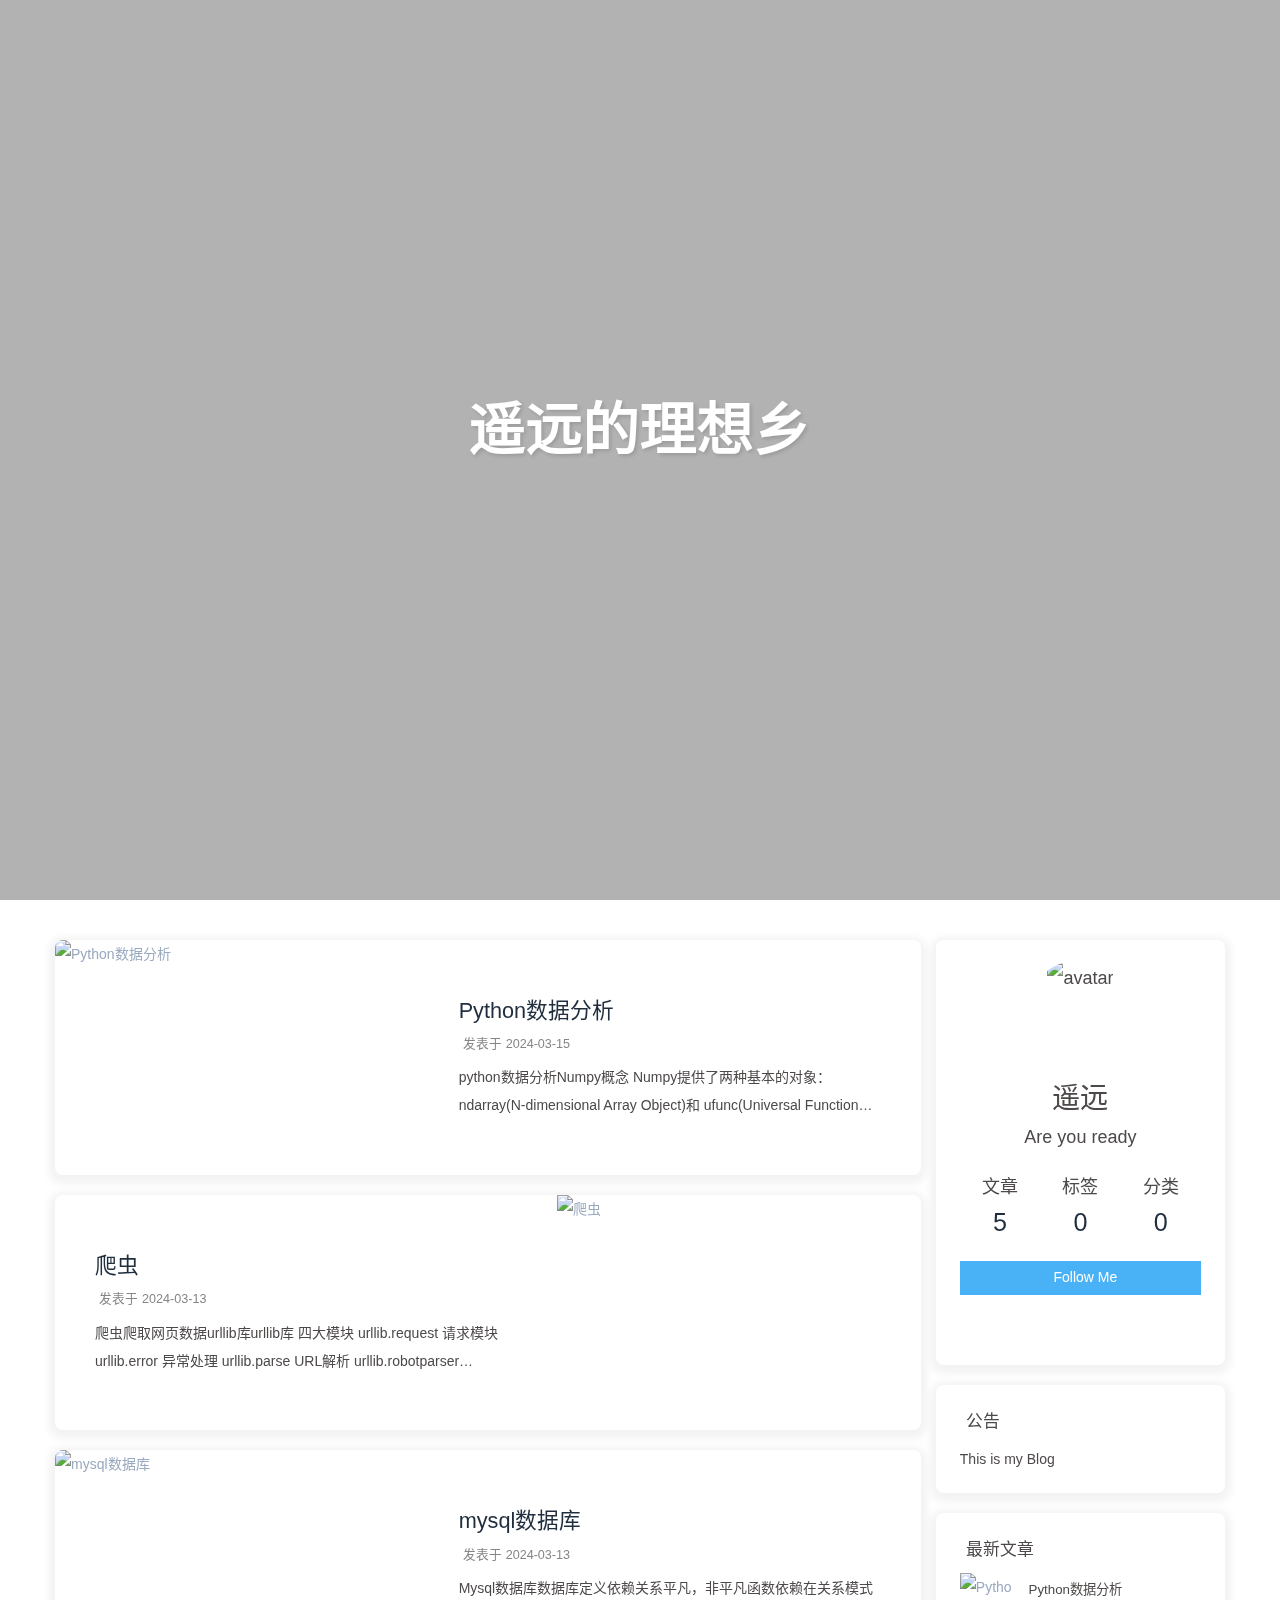
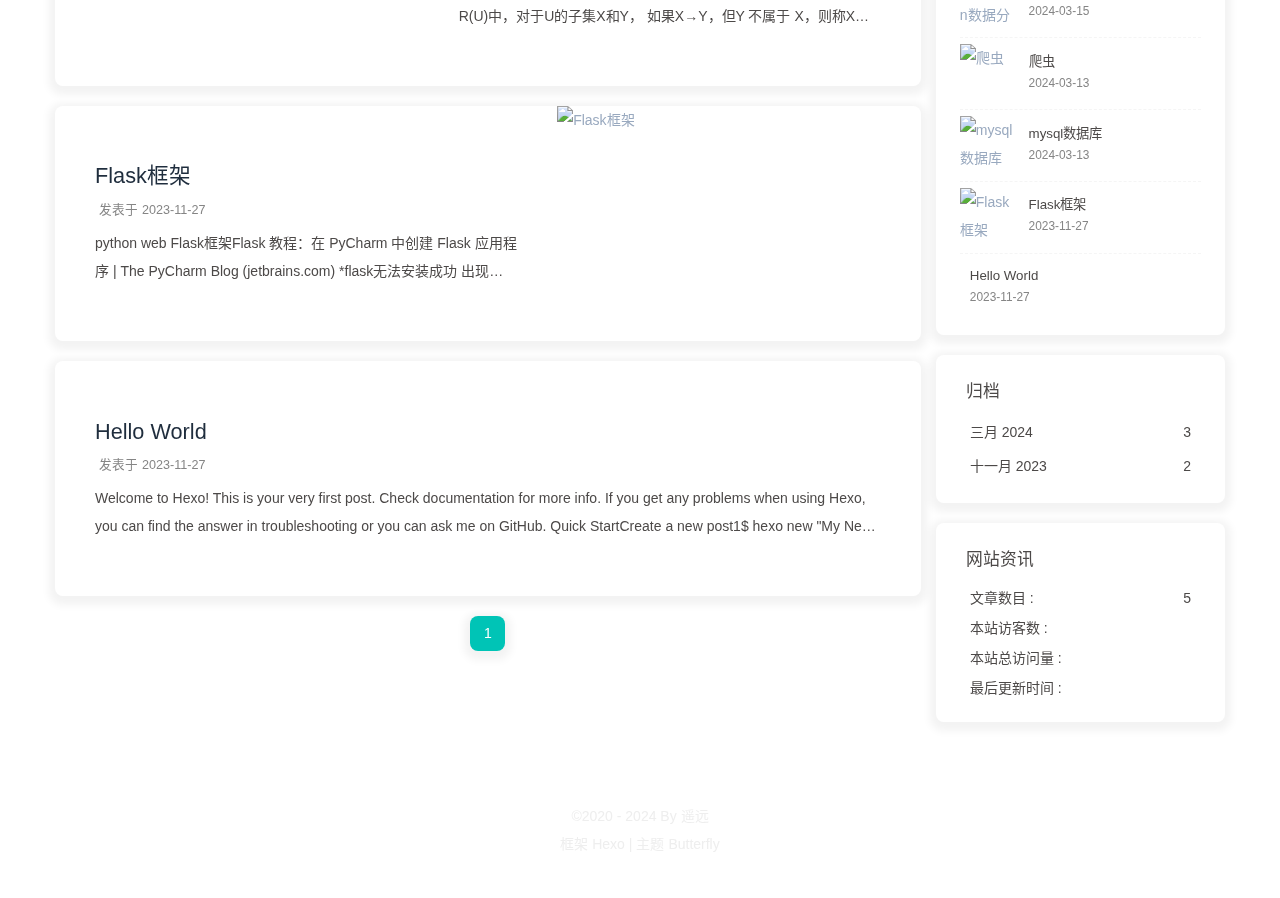
==== commit fee91ddb: "Site updated: 2024-03-17 17:15:02" ====
--- a/index.html
+++ b/index.html
@@ -53,7 +53,7 @@
   isHome: true,
   isHighlightShrink: false,
   isToc: false,
-  postUpdate: '2024-03-13 16:56:52'
+  postUpdate: '2024-03-17 17:14:51'
 }</script><link rel="stylesheet" href="APlayer.min.css"></head><body><div id="aplayer"></div><script src="https://cdn.jsdelivr.net/gh/radium-bit/res@master/live2d/autoload.js" async=""></script><script src="https://cdn.jsdelivr.net/npm/meting@2/dist/Meting.min.js" async=""></script><script>(win=>{
       win.saveToLocal = {
         set: (key, value, ttl) => {
@@ -151,7 +151,36 @@
       }
       detectApple()
     })(window)</script><link rel="stylesheet" href="/css/modify.css"><link rel="stylesheet" href="/css/music.css"><meta name="generator" content="Hexo 7.0.0"><link rel="alternate" href="/atom.xml" title="遥远的理想乡" type="application/atom+xml">
-<div id="web_bg"></div><div id="sidebar"><div id="menu-mask"></div><div id="sidebar-menus"><div class="avatar-img is-center"><img src="/img/avater.png" onerror="onerror=null;src='/img/friend_404.gif'" alt="avatar"></div><div class="sidebar-site-data site-data is-center"><a href="/archives/"><div class="headline">文章</div><div class="length-num">4</div></a><a href="/tags/"><div class="headline">标签</div><div class="length-num">0</div></a><a href="/categories/"><div class="headline">分类</div><div class="length-num">0</div></a></div><hr class="custom-hr"><div class="menus_items"><div class="menus_item"><a class="site-page" href="/"><i class="fa-fw fas fa-home"></i><span> Home</span></a></div><div class="menus_item"><a class="site-page" href="/archives/"><i class="fa-fw fas fa-archive"></i><span> Archives</span></a></div><div class="menus_item"><a class="site-page" href="/tags/"><i class="fa-fw fas fa-tags"></i><span> Tags</span></a></div><div class="menus_item"><a class="site-page" href="/categories/"><i class="fa-fw fas fa-folder-open"></i><span> Categories</span></a></div><div class="menus_item"><a class="site-page group" href="javascript:void(0);"><i class="fa-fw fas fa-list"></i><span> List</span><i class="fas fa-chevron-down"></i></a><ul class="menus_item_child"><li><a class="site-page child" href="/music/"><i class="fa-fw fas fa-music"></i><span> Music</span></a></li><li><a class="site-page child" href="/movies/"><i class="fa-fw fas fa-video"></i><span> Movie</span></a></li></ul></div><div class="menus_item"><a class="site-page" href="/link/"><i class="fa-fw fas fa-link"></i><span> Link</span></a></div></div></div></div><div class="page" id="body-wrap"><header class="full_page" id="page-header" style="background: transparent"><nav id="nav"><span id="blog-info"><a href="/" title="遥远的理想乡"><span class="site-name">遥远的理想乡</span></a></span><div id="menus"><div class="menus_items"><div class="menus_item"><a class="site-page" href="/"><i class="fa-fw fas fa-home"></i><span> Home</span></a></div><div class="menus_item"><a class="site-page" href="/archives/"><i class="fa-fw fas fa-archive"></i><span> Archives</span></a></div><div class="menus_item"><a class="site-page" href="/tags/"><i class="fa-fw fas fa-tags"></i><span> Tags</span></a></div><div class="menus_item"><a class="site-page" href="/categories/"><i class="fa-fw fas fa-folder-open"></i><span> Categories</span></a></div><div class="menus_item"><a class="site-page group" href="javascript:void(0);"><i class="fa-fw fas fa-list"></i><span> List</span><i class="fas fa-chevron-down"></i></a><ul class="menus_item_child"><li><a class="site-page child" href="/music/"><i class="fa-fw fas fa-music"></i><span> Music</span></a></li><li><a class="site-page child" href="/movies/"><i class="fa-fw fas fa-video"></i><span> Movie</span></a></li></ul></div><div class="menus_item"><a class="site-page" href="/link/"><i class="fa-fw fas fa-link"></i><span> Link</span></a></div></div><div id="toggle-menu"><a class="site-page" href="javascript:void(0);"><i class="fas fa-bars fa-fw"></i></a></div></div></nav><div id="site-info"><h1 id="site-title">遥远的理想乡</h1><div id="site-subtitle"><span id="subtitle"></span></div><div id="site_social_icons"><a class="social-icon" href="https://scikit-learn.org.cn/" target="_blank" title="sklearn"><i class="fab fa-head-side-gear" style="color: #4a7dbe;"></i></a><a class="social-icon" href="https://www.bilibili.com/" target="_blank" title="bilibili"><i class="fab fa-bilibili" style="color: #4a7dbe;"></i></a><a class="social-icon" href="https://github.com/xxxxx" target="_blank" title="Github"><i class="fab fa-github" style="color: #24292e;"></i></a></div></div><div id="scroll-down"><i class="fas fa-angle-down scroll-down-effects"></i></div></header><main class="layout" id="content-inner"><div class="recent-posts" id="recent-posts"><div class="recent-post-item"><div class="post_cover left"><a href="/2024/03/13/%E7%88%AC%E8%99%AB/" title="爬虫"><img class="post-bg" src="/img/4.png" onerror="this.onerror=null;this.src='/img/404.jpg'" alt="爬虫"></a></div><div class="recent-post-info"><a class="article-title" href="/2024/03/13/%E7%88%AC%E8%99%AB/" title="爬虫">爬虫</a><div class="article-meta-wrap"><span class="post-meta-date"><i class="far fa-calendar-alt"></i><span class="article-meta-label">发表于</span><time datetime="2024-03-13T07:28:36.799Z" title="发表于 2024-03-13 15:28:36">2024-03-13</time></span></div><div class="content">爬虫爬取网页数据urllib库urllib库 四大模块
+<div id="web_bg"></div><div id="sidebar"><div id="menu-mask"></div><div id="sidebar-menus"><div class="avatar-img is-center"><img src="/img/avater.png" onerror="onerror=null;src='/img/friend_404.gif'" alt="avatar"></div><div class="sidebar-site-data site-data is-center"><a href="/archives/"><div class="headline">文章</div><div class="length-num">5</div></a><a href="/tags/"><div class="headline">标签</div><div class="length-num">0</div></a><a href="/categories/"><div class="headline">分类</div><div class="length-num">0</div></a></div><hr class="custom-hr"><div class="menus_items"><div class="menus_item"><a class="site-page" href="/"><i class="fa-fw fas fa-home"></i><span> Home</span></a></div><div class="menus_item"><a class="site-page" href="/archives/"><i class="fa-fw fas fa-archive"></i><span> Archives</span></a></div><div class="menus_item"><a class="site-page" href="/tags/"><i class="fa-fw fas fa-tags"></i><span> Tags</span></a></div><div class="menus_item"><a class="site-page" href="/categories/"><i class="fa-fw fas fa-folder-open"></i><span> Categories</span></a></div><div class="menus_item"><a class="site-page group" href="javascript:void(0);"><i class="fa-fw fas fa-list"></i><span> List</span><i class="fas fa-chevron-down"></i></a><ul class="menus_item_child"><li><a class="site-page child" href="/music/"><i class="fa-fw fas fa-music"></i><span> Music</span></a></li><li><a class="site-page child" href="/movies/"><i class="fa-fw fas fa-video"></i><span> Movie</span></a></li></ul></div><div class="menus_item"><a class="site-page" href="/link/"><i class="fa-fw fas fa-link"></i><span> Link</span></a></div></div></div></div><div class="page" id="body-wrap"><header class="full_page" id="page-header" style="background: transparent"><nav id="nav"><span id="blog-info"><a href="/" title="遥远的理想乡"><span class="site-name">遥远的理想乡</span></a></span><div id="menus"><div class="menus_items"><div class="menus_item"><a class="site-page" href="/"><i class="fa-fw fas fa-home"></i><span> Home</span></a></div><div class="menus_item"><a class="site-page" href="/archives/"><i class="fa-fw fas fa-archive"></i><span> Archives</span></a></div><div class="menus_item"><a class="site-page" href="/tags/"><i class="fa-fw fas fa-tags"></i><span> Tags</span></a></div><div class="menus_item"><a class="site-page" href="/categories/"><i class="fa-fw fas fa-folder-open"></i><span> Categories</span></a></div><div class="menus_item"><a class="site-page group" href="javascript:void(0);"><i class="fa-fw fas fa-list"></i><span> List</span><i class="fas fa-chevron-down"></i></a><ul class="menus_item_child"><li><a class="site-page child" href="/music/"><i class="fa-fw fas fa-music"></i><span> Music</span></a></li><li><a class="site-page child" href="/movies/"><i class="fa-fw fas fa-video"></i><span> Movie</span></a></li></ul></div><div class="menus_item"><a class="site-page" href="/link/"><i class="fa-fw fas fa-link"></i><span> Link</span></a></div></div><div id="toggle-menu"><a class="site-page" href="javascript:void(0);"><i class="fas fa-bars fa-fw"></i></a></div></div></nav><div id="site-info"><h1 id="site-title">遥远的理想乡</h1><div id="site-subtitle"><span id="subtitle"></span></div><div id="site_social_icons"><a class="social-icon" href="https://scikit-learn.org.cn/" target="_blank" title="sklearn"><i class="fab fa-head-side-gear" style="color: #4a7dbe;"></i></a><a class="social-icon" href="https://www.bilibili.com/" target="_blank" title="bilibili"><i class="fab fa-bilibili" style="color: #4a7dbe;"></i></a><a class="social-icon" href="https://github.com/xxxxx" target="_blank" title="Github"><i class="fab fa-github" style="color: #24292e;"></i></a></div></div><div id="scroll-down"><i class="fas fa-angle-down scroll-down-effects"></i></div></header><main class="layout" id="content-inner"><div class="recent-posts" id="recent-posts"><div class="recent-post-item"><div class="post_cover left"><a href="/2024/03/15/python%E6%95%B0%E6%8D%AE%E5%88%86%E6%9E%90/" title="Python数据分析"><img class="post-bg" src="/img/1.png" onerror="this.onerror=null;this.src='/img/404.jpg'" alt="Python数据分析"></a></div><div class="recent-post-info"><a class="article-title" href="/2024/03/15/python%E6%95%B0%E6%8D%AE%E5%88%86%E6%9E%90/" title="Python数据分析">Python数据分析</a><div class="article-meta-wrap"><span class="post-meta-date"><i class="far fa-calendar-alt"></i><span class="article-meta-label">发表于</span><time datetime="2024-03-15T08:50:00.393Z" title="发表于 2024-03-15 16:50:00">2024-03-15</time></span></div><div class="content">python数据分析Numpy概念
+Numpy提供了两种基本的对象：ndarray(N-dimensional Array Object)和 ufunc(Universal Function Object)。ndarray是存储单一数据类型的多维数组，而ufunc则是能够对数组进行处理的函数。
+数据类型numpy 支持的数据类型比 Python 内置的类型要多很多，基本上可以和C语言的数据类型对应上主要包括int8、int16、int32、int64、uint8、uint16、uint32、uint64、float16、float32、float64
+numpy数组计算基础numpy数组数组的属性 ndarray（数组）是存储单一数据类型的多维数组。
+
+
+
+属性
+说明
+
+
+
+ndim
+返回 int。表示数组的维数
+
+
+shape
+返回 tuple。表示数组的尺寸，对于  n 行 m  列的矩阵，形状为(n,m)
+
+
+size
+返回 int。表示数组的元素总数，等于数组形状的乘积
+
+
+dtype
+返回 data-type。描述数组中元素的类型
+
+
+itemsize
+返回 int。表示数组 ...</div></div></div><div class="recent-post-item"><div class="post_cover right"><a href="/2024/03/13/%E7%88%AC%E8%99%AB/" title="爬虫"><img class="post-bg" src="/img/4.png" onerror="this.onerror=null;this.src='/img/404.jpg'" alt="爬虫"></a></div><div class="recent-post-info"><a class="article-title" href="/2024/03/13/%E7%88%AC%E8%99%AB/" title="爬虫">爬虫</a><div class="article-meta-wrap"><span class="post-meta-date"><i class="far fa-calendar-alt"></i><span class="article-meta-label">发表于</span><time datetime="2024-03-13T07:28:36.799Z" title="发表于 2024-03-13 15:28:36">2024-03-13</time></span></div><div class="content">爬虫爬取网页数据urllib库urllib库 四大模块
 urllib.request   请求模块
 urllib.error  异常处理
 urllib.parse  URL解析
@@ -165,7 +194,7 @@
 info()
 getcode()
 Request对象使用Requests库爬取网页数据以GET请求的方式爬取百度网页，搜索词为python
-1234567891011import requestsfrom fake_ ...</div></div></div><div class="recent-post-item"><div class="post_cover right"><a href="/2024/03/13/Mysql%E6%95%B0%E6%8D%AE%E5%BA%93/" title="mysql数据库"><img class="post-bg" src="/img/3.png" onerror="this.onerror=null;this.src='/img/404.jpg'" alt="mysql数据库"></a></div><div class="recent-post-info"><a class="article-title" href="/2024/03/13/Mysql%E6%95%B0%E6%8D%AE%E5%BA%93/" title="mysql数据库">mysql数据库</a><div class="article-meta-wrap"><span class="post-meta-date"><i class="far fa-calendar-alt"></i><span class="article-meta-label">发表于</span><time datetime="2024-03-13T07:28:08.526Z" title="发表于 2024-03-13 15:28:08">2024-03-13</time></span></div><div class="content">Mysql数据库数据库定义依赖关系平凡，非平凡函数依赖在关系模式R(U)中，对于U的子集X和Y，
+1234567891011import requestsfrom fake_ ...</div></div></div><div class="recent-post-item"><div class="post_cover left"><a href="/2024/03/13/Mysql%E6%95%B0%E6%8D%AE%E5%BA%93/" title="mysql数据库"><img class="post-bg" src="/img/3.png" onerror="this.onerror=null;this.src='/img/404.jpg'" alt="mysql数据库"></a></div><div class="recent-post-info"><a class="article-title" href="/2024/03/13/Mysql%E6%95%B0%E6%8D%AE%E5%BA%93/" title="mysql数据库">mysql数据库</a><div class="article-meta-wrap"><span class="post-meta-date"><i class="far fa-calendar-alt"></i><span class="article-meta-label">发表于</span><time datetime="2024-03-13T07:28:08.526Z" title="发表于 2024-03-13 15:28:08">2024-03-13</time></span></div><div class="content">Mysql数据库数据库定义依赖关系平凡，非平凡函数依赖在关系模式R(U)中，对于U的子集X和Y，
 如果X→Y，但Y 不属于 X，则称X→Y  是非平凡的函数依赖
 若X→Y，但Y 属于 X, 则称X→Y是 平凡的函数依赖
 非平凡函数依赖 ：(学号, 课程号) → 成绩
@@ -182,7 +211,7 @@
  则(学号, 课程号) -&gt;p 姓名
 传递函数依赖在R(U)中，如果X→Y，(Y 属于X) ,Y -&gt;X, Y→Z， 则称Z对X传递函数依赖。记为：X →T Z
 传递函数依赖:
-学号→学院，学院→院长 ...</div></div></div><div class="recent-post-item"><div class="post_cover left"><a href="/2023/11/27/python%20web%20Flask%E6%A1%86%E6%9E%B6/" title="Flask框架"><img class="post-bg" src="/img/2.png" onerror="this.onerror=null;this.src='/img/404.jpg'" alt="Flask框架"></a></div><div class="recent-post-info"><a class="article-title" href="/2023/11/27/python%20web%20Flask%E6%A1%86%E6%9E%B6/" title="Flask框架">Flask框架</a><div class="article-meta-wrap"><span class="post-meta-date"><i class="far fa-calendar-alt"></i><span class="article-meta-label">发表于</span><time datetime="2023-11-27T07:02:55.978Z" title="发表于 2023-11-27 15:02:55">2023-11-27</time></span></div><div class="content">python web Flask框架Flask 教程：在 PyCharm 中创建 Flask 应用程序 | The PyCharm Blog (jetbrains.com)
+学号→学院，学院→院长 ...</div></div></div><div class="recent-post-item"><div class="post_cover right"><a href="/2023/11/27/python%20web%20Flask%E6%A1%86%E6%9E%B6/" title="Flask框架"><img class="post-bg" src="/img/2.png" onerror="this.onerror=null;this.src='/img/404.jpg'" alt="Flask框架"></a></div><div class="recent-post-info"><a class="article-title" href="/2023/11/27/python%20web%20Flask%E6%A1%86%E6%9E%B6/" title="Flask框架">Flask框架</a><div class="article-meta-wrap"><span class="post-meta-date"><i class="far fa-calendar-alt"></i><span class="article-meta-label">发表于</span><time datetime="2023-11-27T07:02:55.978Z" title="发表于 2023-11-27 15:02:55">2023-11-27</time></span></div><div class="content">python web Flask框架Flask 教程：在 PyCharm 中创建 Flask 应用程序 | The PyCharm Blog (jetbrains.com)
 *flask无法安装成功 出现Non-zero exit code(2）
 解决方法：python -m pip install pip==20.0.2 -i https://pypi.tuna.tsinghua.edu.cn/simple
 flask基础搭建flask环境安装python隔离环境 virtualenv进入cmd  输入 pip install virtualenv
@@ -195,7 +224,7 @@
 
 
 退出虚拟环境  deacitivaet
-将环境依赖的包记录到 ...</div></div></div><div class="recent-post-item"><div class="post_cover right"><a href="/2023/11/27/hello-world/" title="Hello World"><img class="post-bg" src="/img/1.png" onerror="this.onerror=null;this.src='/img/404.jpg'" alt="Hello World"></a></div><div class="recent-post-info"><a class="article-title" href="/2023/11/27/hello-world/" title="Hello World">Hello World</a><div class="article-meta-wrap"><span class="post-meta-date"><i class="far fa-calendar-alt"></i><span class="article-meta-label">发表于</span><time datetime="2023-11-27T06:21:15.364Z" title="发表于 2023-11-27 14:21:15">2023-11-27</time></span></div><div class="content">Welcome to Hexo! This is your very first post. Check documentation for more info. If you get any problems when using Hexo, you can find the answer in troubleshooting or you can ask me on GitHub.
+将环境依赖的包记录到 ...</div></div></div><div class="recent-post-item"><div class="recent-post-info no-cover"><a class="article-title" href="/2023/11/27/hello-world/" title="Hello World">Hello World</a><div class="article-meta-wrap"><span class="post-meta-date"><i class="far fa-calendar-alt"></i><span class="article-meta-label">发表于</span><time datetime="2023-11-27T06:21:15.364Z" title="发表于 2023-11-27 14:21:15">2023-11-27</time></span></div><div class="content">Welcome to Hexo! This is your very first post. Check documentation for more info. If you get any problems when using Hexo, you can find the answer in troubleshooting or you can ask me on GitHub.
 Quick StartCreate a new post1$ hexo new "My New Post"
 
 More info: Writing
@@ -208,7 +237,7 @@
 Deploy to remote sites1$ hexo deploy
 
 More info: Deployment
-</div></div></div><nav id="pagination"><div class="pagination"><span class="page-number current">1</span></div></nav></div><div class="aside-content" id="aside-content"><div class="card-widget card-info"><div class="is-center"><div class="avatar-img"><img src="/img/avater.png" onerror="this.onerror=null;this.src='/img/friend_404.gif'" alt="avatar"></div><div class="author-info__name">遥远</div><div class="author-info__description">Are you ready</div></div><div class="card-info-data site-data is-center"><a href="/archives/"><div class="headline">文章</div><div class="length-num">4</div></a><a href="/tags/"><div class="headline">标签</div><div class="length-num">0</div></a><a href="/categories/"><div class="headline">分类</div><div class="length-num">0</div></a></div><a id="card-info-btn" target="_blank" rel="noopener" href="https://github.com/xxxxxx"><i class="fab fa-github"></i><span>Follow Me</span></a><div class="card-info-social-icons is-center"><a class="social-icon" href="https://scikit-learn.org.cn/" target="_blank" title="sklearn"><i class="fab fa-head-side-gear" style="color: #4a7dbe;"></i></a><a class="social-icon" href="https://www.bilibili.com/" target="_blank" title="bilibili"><i class="fab fa-bilibili" style="color: #4a7dbe;"></i></a><a class="social-icon" href="https://github.com/xxxxx" target="_blank" title="Github"><i class="fab fa-github" style="color: #24292e;"></i></a></div></div><div class="card-widget card-announcement"><div class="item-headline"><i class="fas fa-bullhorn fa-shake"></i><span>公告</span></div><div class="announcement_content">This is my Blog</div></div><div class="sticky_layout"><div class="card-widget card-recent-post"><div class="item-headline"><i class="fas fa-history"></i><span>最新文章</span></div><div class="aside-list"><div class="aside-list-item"><a class="thumbnail" href="/2024/03/13/%E7%88%AC%E8%99%AB/" title="爬虫"><img src="/img/4.png" onerror="this.onerror=null;this.src='/img/404.jpg'" alt="爬虫"></a><div class="content"><a class="title" href="/2024/03/13/%E7%88%AC%E8%99%AB/" title="爬虫">爬虫</a><time datetime="2024-03-13T07:28:36.799Z" title="发表于 2024-03-13 15:28:36">2024-03-13</time></div></div><div class="aside-list-item"><a class="thumbnail" href="/2024/03/13/Mysql%E6%95%B0%E6%8D%AE%E5%BA%93/" title="mysql数据库"><img src="/img/3.png" onerror="this.onerror=null;this.src='/img/404.jpg'" alt="mysql数据库"></a><div class="content"><a class="title" href="/2024/03/13/Mysql%E6%95%B0%E6%8D%AE%E5%BA%93/" title="mysql数据库">mysql数据库</a><time datetime="2024-03-13T07:28:08.526Z" title="发表于 2024-03-13 15:28:08">2024-03-13</time></div></div><div class="aside-list-item"><a class="thumbnail" href="/2023/11/27/python%20web%20Flask%E6%A1%86%E6%9E%B6/" title="Flask框架"><img src="/img/2.png" onerror="this.onerror=null;this.src='/img/404.jpg'" alt="Flask框架"></a><div class="content"><a class="title" href="/2023/11/27/python%20web%20Flask%E6%A1%86%E6%9E%B6/" title="Flask框架">Flask框架</a><time datetime="2023-11-27T07:02:55.978Z" title="发表于 2023-11-27 15:02:55">2023-11-27</time></div></div><div class="aside-list-item"><a class="thumbnail" href="/2023/11/27/hello-world/" title="Hello World"><img src="/img/1.png" onerror="this.onerror=null;this.src='/img/404.jpg'" alt="Hello World"></a><div class="content"><a class="title" href="/2023/11/27/hello-world/" title="Hello World">Hello World</a><time datetime="2023-11-27T06:21:15.364Z" title="发表于 2023-11-27 14:21:15">2023-11-27</time></div></div></div></div><div class="card-widget card-archives"><div class="item-headline"><i class="fas fa-archive"></i><span>归档</span></div><ul class="card-archive-list"><li class="card-archive-list-item"><a class="card-archive-list-link" href="/archives/2024/03/"><span class="card-archive-list-date">三月 2024</span><span class="card-archive-list-count">2</span></a></li><li class="card-archive-list-item"><a class="card-archive-list-link" href="/archives/2023/11/"><span class="card-archive-list-date">十一月 2023</span><span class="card-archive-list-count">2</span></a></li></ul></div><div class="card-widget card-webinfo"><div class="item-headline"><i class="fas fa-chart-line"></i><span>网站资讯</span></div><div class="webinfo"><div class="webinfo-item"><div class="item-name">文章数目 :</div><div class="item-count">4</div></div><div class="webinfo-item"><div class="item-name">本站访客数 :</div><div class="item-count" id="busuanzi_value_site_uv"><i class="fa-solid fa-spinner fa-spin"></i></div></div><div class="webinfo-item"><div class="item-name">本站总访问量 :</div><div class="item-count" id="busuanzi_value_site_pv"><i class="fa-solid fa-spinner fa-spin"></i></div></div><div class="webinfo-item"><div class="item-name">最后更新时间 :</div><div class="item-count" id="last-push-date" data-lastpushdate="2024-03-13T08:56:52.241Z"><i class="fa-solid fa-spinner fa-spin"></i></div></div></div></div></div></div></main><footer id="footer" style="background: transparent"><div id="footer-wrap"><div class="copyright">©2020 - 2024 By 遥远</div><div class="framework-info"><span>框架 </span><a target="_blank" rel="noopener" href="https://hexo.io">Hexo</a><span class="footer-separator">|</span><span>主题 </span><a target="_blank" rel="noopener" href="https://github.com/jerryc127/hexo-theme-butterfly">Butterfly</a></div></div></footer></div><div id="rightside"><div id="rightside-config-hide"><button id="darkmode" type="button" title="浅色和深色模式转换"><i class="fas fa-adjust"></i></button><button id="hide-aside-btn" type="button" title="单栏和双栏切换"><i class="fas fa-arrows-alt-h"></i></button></div><div id="rightside-config-show"><button id="rightside-config" type="button" title="设置"><i class="fas fa-cog fa-spin"></i></button><button id="go-up" type="button" title="回到顶部"><span class="scroll-percent"></span><i class="fas fa-arrow-up"></i></button></div></div><div><script src="/js/utils.js"></script><script src="/js/main.js"></script><script src="https://cdn.jsdelivr.net/npm/@fancyapps/ui/dist/fancybox/fancybox.umd.min.js"></script><div class="js-pjax"><script>window.typedJSFn = {
+</div></div></div><nav id="pagination"><div class="pagination"><span class="page-number current">1</span></div></nav></div><div class="aside-content" id="aside-content"><div class="card-widget card-info"><div class="is-center"><div class="avatar-img"><img src="/img/avater.png" onerror="this.onerror=null;this.src='/img/friend_404.gif'" alt="avatar"></div><div class="author-info__name">遥远</div><div class="author-info__description">Are you ready</div></div><div class="card-info-data site-data is-center"><a href="/archives/"><div class="headline">文章</div><div class="length-num">5</div></a><a href="/tags/"><div class="headline">标签</div><div class="length-num">0</div></a><a href="/categories/"><div class="headline">分类</div><div class="length-num">0</div></a></div><a id="card-info-btn" target="_blank" rel="noopener" href="https://github.com/xxxxxx"><i class="fab fa-github"></i><span>Follow Me</span></a><div class="card-info-social-icons is-center"><a class="social-icon" href="https://scikit-learn.org.cn/" target="_blank" title="sklearn"><i class="fab fa-head-side-gear" style="color: #4a7dbe;"></i></a><a class="social-icon" href="https://www.bilibili.com/" target="_blank" title="bilibili"><i class="fab fa-bilibili" style="color: #4a7dbe;"></i></a><a class="social-icon" href="https://github.com/xxxxx" target="_blank" title="Github"><i class="fab fa-github" style="color: #24292e;"></i></a></div></div><div class="card-widget card-announcement"><div class="item-headline"><i class="fas fa-bullhorn fa-shake"></i><span>公告</span></div><div class="announcement_content">This is my Blog</div></div><div class="sticky_layout"><div class="card-widget card-recent-post"><div class="item-headline"><i class="fas fa-history"></i><span>最新文章</span></div><div class="aside-list"><div class="aside-list-item"><a class="thumbnail" href="/2024/03/15/python%E6%95%B0%E6%8D%AE%E5%88%86%E6%9E%90/" title="Python数据分析"><img src="/img/1.png" onerror="this.onerror=null;this.src='/img/404.jpg'" alt="Python数据分析"></a><div class="content"><a class="title" href="/2024/03/15/python%E6%95%B0%E6%8D%AE%E5%88%86%E6%9E%90/" title="Python数据分析">Python数据分析</a><time datetime="2024-03-15T08:50:00.393Z" title="发表于 2024-03-15 16:50:00">2024-03-15</time></div></div><div class="aside-list-item"><a class="thumbnail" href="/2024/03/13/%E7%88%AC%E8%99%AB/" title="爬虫"><img src="/img/4.png" onerror="this.onerror=null;this.src='/img/404.jpg'" alt="爬虫"></a><div class="content"><a class="title" href="/2024/03/13/%E7%88%AC%E8%99%AB/" title="爬虫">爬虫</a><time datetime="2024-03-13T07:28:36.799Z" title="发表于 2024-03-13 15:28:36">2024-03-13</time></div></div><div class="aside-list-item"><a class="thumbnail" href="/2024/03/13/Mysql%E6%95%B0%E6%8D%AE%E5%BA%93/" title="mysql数据库"><img src="/img/3.png" onerror="this.onerror=null;this.src='/img/404.jpg'" alt="mysql数据库"></a><div class="content"><a class="title" href="/2024/03/13/Mysql%E6%95%B0%E6%8D%AE%E5%BA%93/" title="mysql数据库">mysql数据库</a><time datetime="2024-03-13T07:28:08.526Z" title="发表于 2024-03-13 15:28:08">2024-03-13</time></div></div><div class="aside-list-item"><a class="thumbnail" href="/2023/11/27/python%20web%20Flask%E6%A1%86%E6%9E%B6/" title="Flask框架"><img src="/img/2.png" onerror="this.onerror=null;this.src='/img/404.jpg'" alt="Flask框架"></a><div class="content"><a class="title" href="/2023/11/27/python%20web%20Flask%E6%A1%86%E6%9E%B6/" title="Flask框架">Flask框架</a><time datetime="2023-11-27T07:02:55.978Z" title="发表于 2023-11-27 15:02:55">2023-11-27</time></div></div><div class="aside-list-item no-cover"><div class="content"><a class="title" href="/2023/11/27/hello-world/" title="Hello World">Hello World</a><time datetime="2023-11-27T06:21:15.364Z" title="发表于 2023-11-27 14:21:15">2023-11-27</time></div></div></div></div><div class="card-widget card-archives"><div class="item-headline"><i class="fas fa-archive"></i><span>归档</span></div><ul class="card-archive-list"><li class="card-archive-list-item"><a class="card-archive-list-link" href="/archives/2024/03/"><span class="card-archive-list-date">三月 2024</span><span class="card-archive-list-count">3</span></a></li><li class="card-archive-list-item"><a class="card-archive-list-link" href="/archives/2023/11/"><span class="card-archive-list-date">十一月 2023</span><span class="card-archive-list-count">2</span></a></li></ul></div><div class="card-widget card-webinfo"><div class="item-headline"><i class="fas fa-chart-line"></i><span>网站资讯</span></div><div class="webinfo"><div class="webinfo-item"><div class="item-name">文章数目 :</div><div class="item-count">5</div></div><div class="webinfo-item"><div class="item-name">本站访客数 :</div><div class="item-count" id="busuanzi_value_site_uv"><i class="fa-solid fa-spinner fa-spin"></i></div></div><div class="webinfo-item"><div class="item-name">本站总访问量 :</div><div class="item-count" id="busuanzi_value_site_pv"><i class="fa-solid fa-spinner fa-spin"></i></div></div><div class="webinfo-item"><div class="item-name">最后更新时间 :</div><div class="item-count" id="last-push-date" data-lastpushdate="2024-03-17T09:14:51.204Z"><i class="fa-solid fa-spinner fa-spin"></i></div></div></div></div></div></div></main><footer id="footer" style="background: transparent"><div id="footer-wrap"><div class="copyright">©2020 - 2024 By 遥远</div><div class="framework-info"><span>框架 </span><a target="_blank" rel="noopener" href="https://hexo.io">Hexo</a><span class="footer-separator">|</span><span>主题 </span><a target="_blank" rel="noopener" href="https://github.com/jerryc127/hexo-theme-butterfly">Butterfly</a></div></div></footer></div><div id="rightside"><div id="rightside-config-hide"><button id="darkmode" type="button" title="浅色和深色模式转换"><i class="fas fa-adjust"></i></button><button id="hide-aside-btn" type="button" title="单栏和双栏切换"><i class="fas fa-arrows-alt-h"></i></button></div><div id="rightside-config-show"><button id="rightside-config" type="button" title="设置"><i class="fas fa-cog fa-spin"></i></button><button id="go-up" type="button" title="回到顶部"><span class="scroll-percent"></span><i class="fas fa-arrow-up"></i></button></div></div><div><script src="/js/utils.js"></script><script src="/js/main.js"></script><script src="https://cdn.jsdelivr.net/npm/@fancyapps/ui/dist/fancybox/fancybox.umd.min.js"></script><div class="js-pjax"><script>window.typedJSFn = {
   init: (str) => {
     window.typed = new Typed('#subtitle', Object.assign({
       strings: str,
